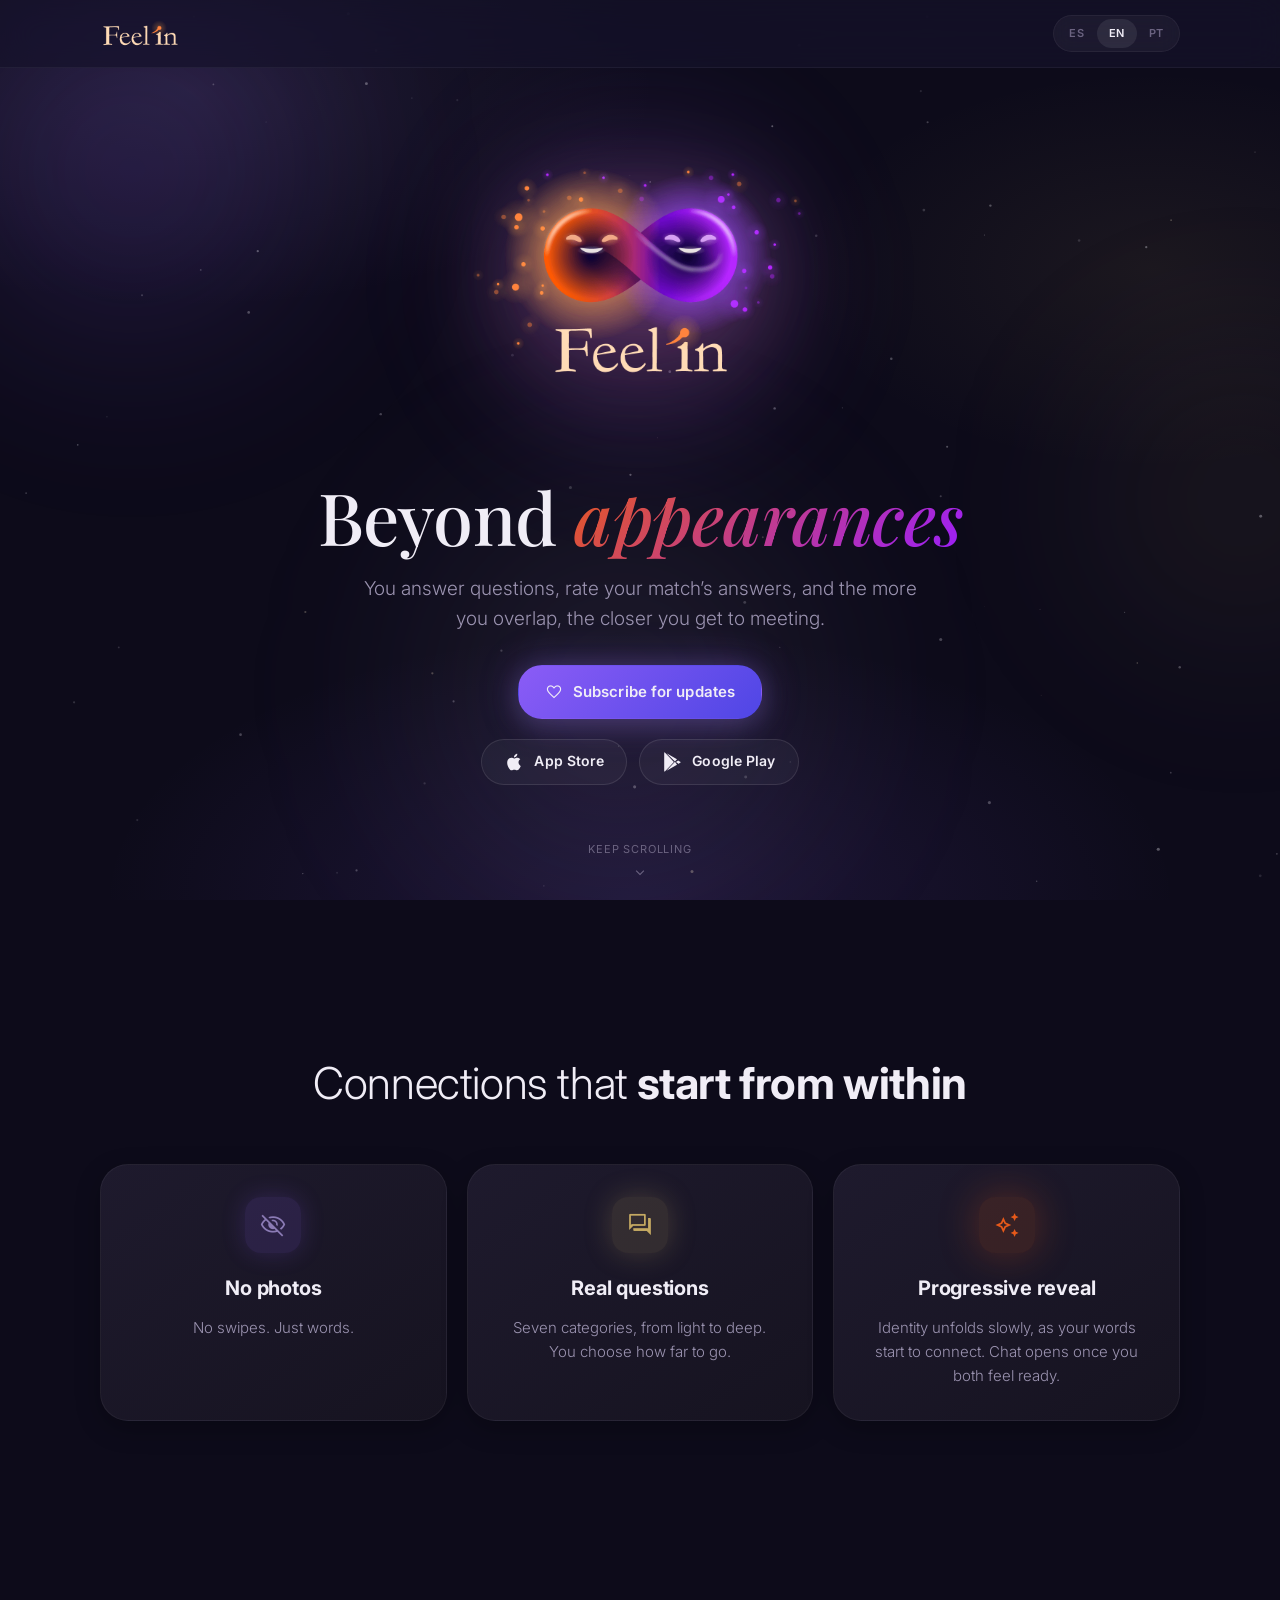
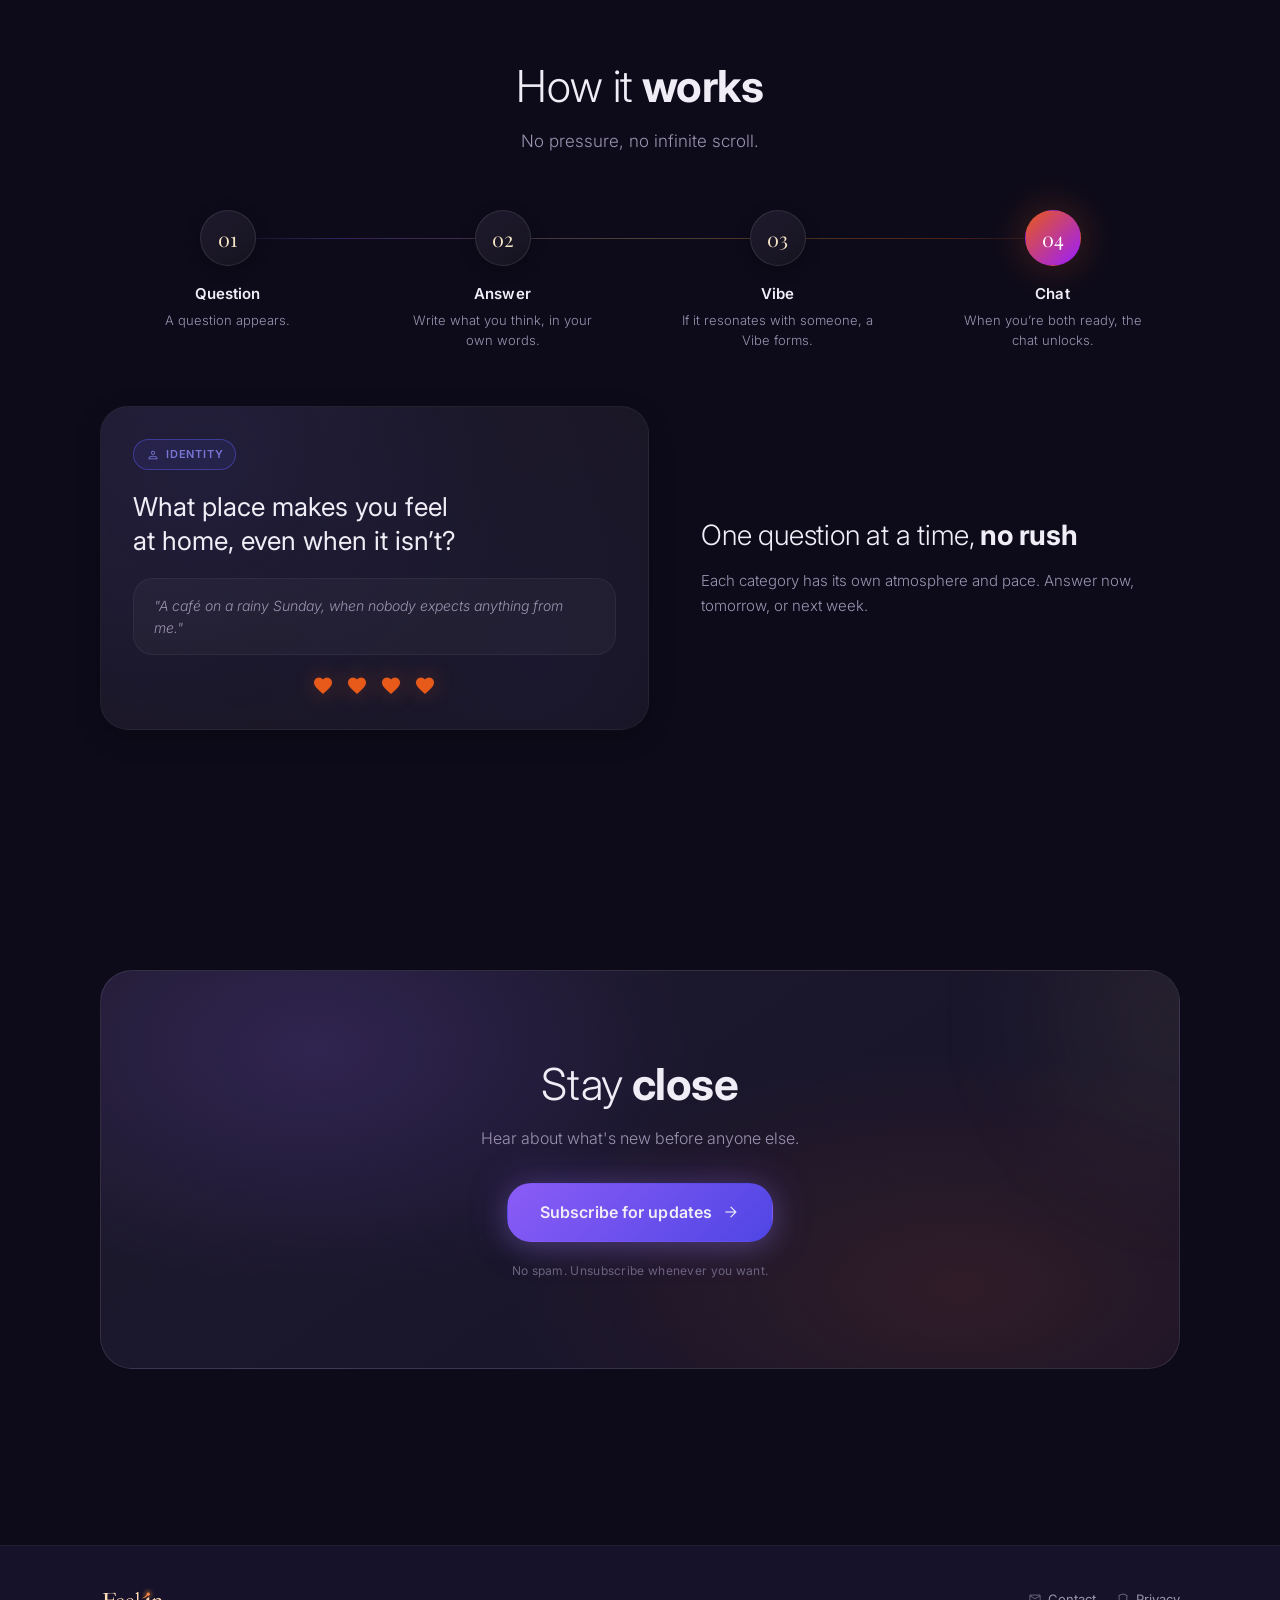
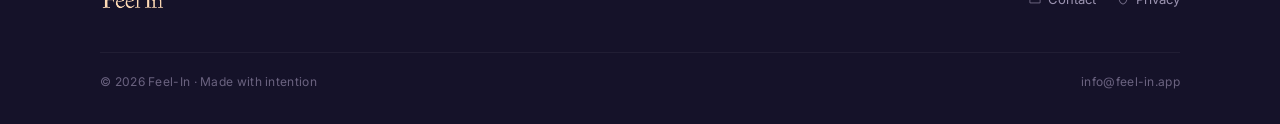
==== index.html @ 6e3569ac "New version" ====
<!DOCTYPE html>
<html lang="es">
<head>
  <meta charset="UTF-8">
  <meta name="viewport" content="width=device-width, initial-scale=1.0, viewport-fit=cover">
  <meta name="theme-color" content="#0D0B1A">
  <meta name="color-scheme" content="dark">

  <title>Feel-In — Más allá de las apariencias</title>
  <meta name="description" content="La app donde las conexiones nacen de lo que pensás y sentís. Respondé preguntas profundas, descubrí quién vibra como vos.">

  <!-- Canonical + alternates -->
  <link rel="canonical" href="https://feel-in.app/">
  <link rel="alternate" hreflang="es" href="https://feel-in.app/">
  <link rel="alternate" hreflang="en" href="https://feel-in.app/">
  <link rel="alternate" hreflang="pt-BR" href="https://feel-in.app/">
  <link rel="alternate" hreflang="x-default" href="https://feel-in.app/">

  <!-- Open Graph -->
  <meta property="og:type" content="website">
  <meta property="og:site_name" content="Feel-In">
  <meta property="og:title" content="Feel-In — Más allá de las apariencias">
  <meta property="og:description" content="La app donde las conexiones nacen de lo que pensás y sentís.">
  <meta property="og:url" content="https://feel-in.app/">
  <meta property="og:image" content="https://feel-in.app/assets/logo-stars.png">
  <meta property="og:image:width" content="1200">
  <meta property="og:image:height" content="1200">
  <meta property="og:image:alt" content="Feel-In logo">
  <meta property="og:locale" content="es_ES">
  <meta property="og:locale:alternate" content="en_US">
  <meta property="og:locale:alternate" content="pt_BR">

  <!-- Twitter -->
  <meta name="twitter:card" content="summary_large_image">
  <meta name="twitter:title" content="Feel-In — Más allá de las apariencias">
  <meta name="twitter:description" content="La app donde las conexiones nacen de lo que pensás y sentís.">
  <meta name="twitter:image" content="https://feel-in.app/assets/logo-stars.png">

  <!-- Favicons -->
  <link rel="icon" type="image/png" href="favicon.png">
  <link rel="apple-touch-icon" href="apple-touch-icon.png">
  <link rel="manifest" href="manifest.json">

  <!-- Fonts -->
  <link rel="preconnect" href="https://fonts.googleapis.com">
  <link rel="preconnect" href="https://fonts.gstatic.com" crossorigin>
  <link href="https://fonts.googleapis.com/css2?family=Inter:wght@300;400;500;600;700&family=Playfair+Display:ital,wght@0,400;0,500;0,600;0,700;1,400;1,500&display=swap" rel="stylesheet">
  <link rel="stylesheet" href="https://fonts.googleapis.com/css2?family=Material+Symbols+Outlined:opsz,wght,FILL,GRAD@20..48,200..700,0..1,-50..200">

  <!-- Styles -->
  <link rel="stylesheet" href="styles.css">

  <!-- Preload hero logo -->
  <link rel="preload" as="image" href="assets/logo-stars.png" fetchpriority="high">

  <!-- Schema.org -->
  <script type="application/ld+json">
  {
    "@context": "https://schema.org",
    "@type": "MobileApplication",
    "name": "Feel-In",
    "description": "The app where connections are born from what you think and feel. Anonymous Q&A with progressive identity reveal.",
    "url": "https://feel-in.app/",
    "applicationCategory": "SocialNetworkingApplication",
    "operatingSystem": "iOS, Android",
    "inLanguage": ["es", "en", "pt-BR"],
    "offers": {
      "@type": "Offer",
      "price": "0",
      "priceCurrency": "USD"
    },
    "author": {
      "@type": "Organization",
      "name": "Feel-In",
      "email": "info@feel-in.app",
      "url": "https://feel-in.app/"
    }
  }
  </script>
</head>
<body>

  <a href="#main" class="skip-link" data-i18n="navSkip">Saltar al contenido</a>

  <!-- Atmospheric background -->
  <div class="atmosphere" aria-hidden="true">
    <div class="atmosphere__blob atmosphere__blob--1"></div>
    <div class="atmosphere__blob atmosphere__blob--2"></div>
    <div class="atmosphere__blob atmosphere__blob--3"></div>
  </div>
  <div class="stars" id="stars" aria-hidden="true"></div>

  <!-- Header -->
  <header class="header" role="banner">
    <div class="header__inner">
      <a class="brand" href="#" aria-label="Feel-In">
        <img class="brand__word" src="assets/logo-word.png" alt="Feel-in" height="32">
      </a>

      <nav class="lang" role="group" aria-label="Language">
        <button class="lang__btn" data-lang="es" aria-pressed="true" aria-label="Español">ES</button>
        <button class="lang__btn" data-lang="en" aria-pressed="false" aria-label="English">EN</button>
        <button class="lang__btn" data-lang="pt" aria-pressed="false" aria-label="Português">PT</button>
      </nav>
    </div>
  </header>

  <main id="main">

    <!-- HERO -->
    <section class="hero">
      <div class="hero__inner">
        <div class="hero__logo-wrap">
          <div class="hero__halo" aria-hidden="true"></div>
          <img class="hero__logo" src="assets/logo-stars.png" alt="Feel-In" width="680" height="680" fetchpriority="high">
        </div>

        <h1 class="hero__h1">
          <span data-i18n="heroH1Light">Más allá</span>
          <em data-i18n="heroH1Bold">de las apariencias</em>
        </h1>

        <p class="hero__sub" data-i18n="heroSub">
          Respondes preguntas, evalúas las respuestas de tu conexión y, cuantas más coincidencias, más cerca de conocerse.
        </p>

        <div class="hero__cta-row">
          <button class="btn btn--primary" data-open-modal="subscribe">
            <span class="material-symbols-outlined" aria-hidden="true">favorite</span>
            <span data-i18n="heroCtaPrimary">Suscribite a las novedades</span>
          </button>
        </div>

        <div class="hero__stores" id="stores-row">
          <button class="btn btn--secondary store-btn" id="btn-ios" data-open-modal="store" aria-label="App Store">
            <svg viewBox="0 0 24 24" fill="currentColor" aria-hidden="true">
              <path d="M18.71 19.5c-.83 1.24-1.71 2.45-3.05 2.47-1.34.03-1.77-.79-3.29-.79-1.53 0-2 .77-3.27.82-1.31.05-2.3-1.32-3.14-2.53C4.25 17 2.94 12.45 4.7 9.39c.87-1.52 2.43-2.48 4.12-2.51 1.28-.02 2.5.87 3.29.87.78 0 2.26-1.07 3.8-.91.65.03 2.47.26 3.64 1.98-.09.06-2.17 1.28-2.15 3.81.03 3.02 2.65 4.03 2.68 4.04-.03.07-.42 1.44-1.38 2.83M13 3.5c.73-.83 1.94-1.46 2.94-1.5.13 1.17-.34 2.35-1.04 3.19-.69.85-1.83 1.51-2.95 1.42-.15-1.15.41-2.35 1.05-3.11z"/>
            </svg>
            <span class="store-btn__meta">
              <span data-i18n="storeIosLine1">App Store</span>
            </span>
          </button>

          <button class="btn btn--secondary store-btn" id="btn-android" data-open-modal="store" aria-label="Google Play">
            <svg viewBox="0 0 24 24" fill="currentColor" aria-hidden="true">
              <path d="M3.18 23.67c-.35-.2-.55-.58-.55-1.06V1.39c0-.48.2-.86.55-1.06l11.07 11.67L3.18 23.67zm14.83-8.43L5.42 22.5l10.14-10.7 2.45 3.44zm1.31-1.38L16.77 12l2.55-1.86 2.55 1.41c.67.37.67.97 0 1.34l-2.55 1.37zM5.42 1.5l12.59 7.26-2.45 2.58L5.42 1.5z"/>
            </svg>
            <span class="store-btn__meta">
              <span data-i18n="storeAndroidLine1">Google Play</span>
            </span>
          </button>
        </div>

        <div class="hero__scroll-hint" aria-hidden="true">
          <span data-i18n="scrollHint">Seguí bajando</span>
          <span class="material-symbols-outlined">keyboard_arrow_down</span>
        </div>
      </div>
    </section>

    <!-- PILLARS -->
    <section class="section" id="what">
      <div class="container">
        <header class="section__head reveal">
          <h2 class="section__title">
            <span class="light" data-i18n="s1TitleLight">Conexiones que</span>
            <span class="bold" data-i18n="s1TitleBold">no empiezan por la cara</span>
          </h2>
          <p class="section__sub" data-i18n="s1Sub" hidden></p>
        </header>

        <div class="pillars">
          <article class="pillar reveal pillar--center">
            <div class="pillar__icon"><span class="material-symbols-outlined">visibility_off</span></div>
            <h3 class="pillar__title" data-i18n="p1Title">Sin fotos</h3>
            <p class="pillar__copy" data-i18n="p1Copy">Nada de swipes. Solo palabras.</p>
          </article>

          <article class="pillar pillar--gold reveal pillar--center">
            <div class="pillar__icon"><span class="material-symbols-outlined">forum</span></div>
            <h3 class="pillar__title" data-i18n="p2Title">Preguntas reales</h3>
            <p class="pillar__copy" data-i18n="p2Copy">Siete categorías, de lo tranquilo a lo profundo. Vos elegís qué tan lejos ir.</p>
          </article>

          <article class="pillar pillar--ember reveal pillar--center">
            <div class="pillar__icon"><span class="material-symbols-outlined">auto_awesome</span></div>
            <h3 class="pillar__title" data-i18n="p3Title">Revelación progresiva</h3>
            <p class="pillar__copy" data-i18n="p3Copy">La identidad se revela de a poco, a medida que sus palabras conectan. El chat se abre cuando ambos están listos.</p>
          </article>
        </div>
      </div>
    </section>

    <!-- HOW IT WORKS -->
    <section class="section" id="how">
      <div class="container">
        <header class="section__head reveal">
          <h2 class="section__title">
            <span class="light" data-i18n="s2TitleLight">Cómo</span>
            <span class="bold" data-i18n="s2TitleBold">funciona</span>
          </h2>
          <p class="section__sub" data-i18n="s2Sub">Sin presión, sin scroll infinito.</p>
        </header>

        <div class="flow">
          <div class="step reveal">
            <div class="step__num">01</div>
            <h3 class="step__title" data-i18n="step1Title">Pregunta</h3>
            <p class="step__copy" data-i18n="step1Copy">Se te presenta una pregunta.</p>
          </div>
          <div class="step reveal">
            <div class="step__num">02</div>
            <h3 class="step__title" data-i18n="step2Title">Respondés</h3>
            <p class="step__copy" data-i18n="step2Copy">Escribís lo que pensás, en tus palabras.</p>
          </div>
          <div class="step reveal">
            <div class="step__num">03</div>
            <h3 class="step__title" data-i18n="step3Title">Vibra</h3>
            <p class="step__copy" data-i18n="step3Copy">Si resuena con alguien, se forma una Vibra.</p>
          </div>
          <div class="step step--final reveal">
            <div class="step__num">04</div>
            <h3 class="step__title" data-i18n="step4Title">Chat</h3>
            <p class="step__copy" data-i18n="step4Copy">Cuando ambos están listos, desbloquean el chat.</p>
          </div>
        </div>

        <div class="flow-preview">
          <div class="qcard reveal">
            <div class="qcard__chip">
              <span class="material-symbols-outlined">person_outline</span>
              <span data-i18n="previewChip">Identidad</span>
            </div>
            <p class="qcard__q" data-i18n="previewQ">¿Qué lugar te hace sentir en casa, incluso cuando no lo es?</p>
            <div class="qcard__answer" data-i18n="previewAnswer">"Un café en domingo de lluvia, cuando nadie espera nada de mí."</div>
            <div class="qcard__hearts" aria-label="4 Vibras">
              <span class="material-symbols-outlined">favorite</span>
              <span class="material-symbols-outlined">favorite</span>
              <span class="material-symbols-outlined">favorite</span>
              <span class="material-symbols-outlined">favorite</span>
            </div>
          </div>

          <div class="preview-note reveal">
            <h3>
              <span class="light" data-i18n="previewNoteTitleLight">Una pregunta a la vez,</span>
              <span class="bold" data-i18n="previewNoteTitleBold"> sin apuro</span>
            </h3>
            <p data-i18n="previewNoteCopy">Cada categoría tiene su atmósfera y su ritmo. Podés responder ahora, mañana o la semana que viene.</p>
          </div>
        </div>
      </div>
    </section>

    <!-- NEWSLETTER CTA -->
    <section class="section newsletter" id="newsletter">
      <div class="container">
        <div class="newsletter__inner reveal">
          <h2 class="newsletter__title">
            <span class="light" data-i18n="nlTitleLight">Quedate</span>
            <span class="bold" data-i18n="nlTitleBold">cerca</span>
          </h2>
          <p class="newsletter__sub" data-i18n="nlSub">
            Te contamos antes que a nadie cuándo abrimos las puertas. Un email por noticia real.
          </p>
          <button class="btn btn--primary newsletter__btn" data-open-modal="subscribe">
            <span data-i18n="nlCta">Suscribite a las novedades</span>
            <span class="material-symbols-outlined" aria-hidden="true">arrow_forward</span>
          </button>
          <span class="newsletter__fine" data-i18n="nlFine">Sin spam. Podés darte de baja cuando quieras.</span>
        </div>
      </div>
    </section>

  </main>

  <!-- Footer -->
  <footer class="footer" role="contentinfo">
    <div class="footer__inner">
      <div class="footer__brand">
        <img src="assets/logo-word.png" alt="Feel-in" height="26" loading="lazy">
      </div>
      <nav class="footer__links" aria-label="Footer">
        <a href="mailto:info@feel-in.app">
          <span class="material-symbols-outlined">mail</span>
          <span data-i18n="footerContact">Contacto</span>
        </a>
        <a href="privacy.html">
          <span class="material-symbols-outlined">shield</span>
          <span data-i18n="footerPrivacy">Privacidad</span>
        </a>
      </nav>
      <div class="footer__copy">
        <span data-i18n="footerCopy">© 2026 Feel-In · Hecho con intención</span>
        <span>info@feel-in.app</span>
      </div>
    </div>
  </footer>

  <!-- Modal (Newsletter / Store) -->
  <div class="modal-overlay" id="modal-overlay" role="dialog" aria-modal="true" aria-labelledby="modal-title" aria-hidden="true">
    <div class="modal" style="padding: 56px 32px 32px;">
      <div class="modal__icon" aria-hidden="true">
        <span class="material-symbols-outlined">mail</span>
      </div>
      <button class="modal__close" id="modal-close" data-i18n-attr="aria-label:modalClose" aria-label="Cerrar">
        <span class="material-symbols-outlined">close</span>
      </button>
      <h2 class="modal__title" id="modal-title">Quedate cerca</h2>
      <p class="modal__sub" id="modal-subtitle">Te contamos antes que a nadie lo que se viene.</p>
      <div class="modal__form">
        <input type="email"
               id="modal-input"
               class="modal__input"
               autocomplete="email"
               inputmode="email"
               data-i18n-attr="placeholder:modalPlaceholder"
               placeholder="tu@email.com"
               aria-label="Email">
        <button class="modal__submit" id="modal-submit" data-i18n="modalSubmit">Suscribirme</button>
      </div>
      <p class="modal__msg" id="modal-msg" aria-live="polite"></p>
    </div>
  </div>

  <script src="scripts.js" defer></script>
</body>
</html>
---- styles.css ----
/* ──────────────────────────────────────────────
   Feel-In landing — Deep Dark + Místico Abstracto
   ────────────────────────────────────────────── */

:root {
  /* Backgrounds */
  --bg-primary: #0D0B1A;
  --bg-secondary: #151229;
  --bg-deep: #0D0B14;
  --surface-elevated: #1A1625;
  --card-gradient-start: #1E1A2D;
  --card-gradient-end: #161320;

  --card-border: rgba(255,255,255,0.10);
  --card-border-subtle: rgba(255,255,255,0.05);

  /* Brand */
  --accent-violet: #6B5B95;
  --light-violet: #8B7BB5;
  --accent-gradient-start: #8B5CF6;
  --accent-gradient-end: #4F46E5;
  --accent-gradient: linear-gradient(135deg, #8B5CF6 0%, #4F46E5 100%);

  /* Infinity (sacred) */
  --ember: #E85A1A;
  --infinity-gradient: linear-gradient(135deg, #E85A1A 0%, #9A1DFF 100%);

  /* Accents */
  --cream: #F5E3C6;
  --gold: #C4A962;
  --bolt-gold: #FACC15;
  --lavender: #B8A9D4;

  /* Text */
  --text-primary: #F0EDF6;
  --text-secondary: #9B93B0;
  --text-muted: #6B6380;

  /* Categories */
  --cat-identidad: #4F4BC9;
  --cat-sintonia: #1EBF89;
  --cat-perspectivas: #2F7AD9;

  /* Semantic */
  --success: #6BCB77;
  --error: #E85D75;

  /* Radii */
  --radius-card: 24px;
  --radius-card-lg: 28px;
  --radius-button: 24px;
  --radius-chip: 999px;
  --radius-input: 14px;

  /* Spacing */
  --s-1: 4px; --s-2: 8px; --s-3: 12px; --s-4: 16px;
  --s-5: 20px; --s-6: 24px; --s-7: 32px; --s-8: 40px; --s-9: 56px;

  /* Shadows */
  --shadow-card: 0 8px 24px rgba(0,0,0,0.25);
  --shadow-glow-violet: 0 0 40px rgba(139,92,246,0.30);
  --shadow-glow-ember: 0 0 40px rgba(232,90,26,0.30);
  --shadow-glow-gold: 0 0 28px rgba(196,169,98,0.25);

  /* Type */
  --font-display: 'Playfair Display', Georgia, serif;
  --font-body: 'Inter', -apple-system, system-ui, sans-serif;

  /* Motion */
  --ease-out: cubic-bezier(0.22, 0.61, 0.36, 1);
  --ease-in-out: cubic-bezier(0.65, 0, 0.35, 1);

  /* Layout */
  --container: 1120px;
  --header-h: 68px;
}

* { margin: 0; padding: 0; box-sizing: border-box; }

html { scroll-behavior: smooth; }

html, body {
  background: var(--bg-primary);
  color: var(--text-primary);
  font-family: var(--font-body);
  font-size: 16px;
  line-height: 1.55;
  -webkit-font-smoothing: antialiased;
  -moz-osx-font-smoothing: grayscale;
  overflow-x: hidden;
}

body {
  min-height: 100vh;
  min-height: 100dvh;
  position: relative;
}

img { max-width: 100%; display: block; }
a { color: inherit; text-decoration: none; }
button { font: inherit; color: inherit; background: none; border: none; cursor: pointer; }

.material-symbols-outlined {
  font-variation-settings: 'FILL' 0, 'wght' 300, 'GRAD' 0, 'opsz' 24;
  font-size: 20px;
  line-height: 1;
  user-select: none;
}

/* ── Skip link ── */
.skip-link {
  position: absolute;
  top: -60px;
  left: 12px;
  padding: 10px 16px;
  background: var(--accent-violet);
  color: var(--text-primary);
  border-radius: 8px;
  z-index: 100;
  font-size: 14px;
  font-weight: 500;
  transition: top 0.2s var(--ease-out);
}
.skip-link:focus { top: 12px; }

/* ── Focus styles ── */
:focus-visible {
  outline: 2px solid var(--light-violet);
  outline-offset: 3px;
  border-radius: 4px;
}

/* ──────────────────────────────────────────────
   Atmosphere — blobs + stars
   ────────────────────────────────────────────── */
.atmosphere {
  position: fixed;
  inset: 0;
  z-index: 0;
  pointer-events: none;
  overflow: hidden;
  background:
    radial-gradient(ellipse 60% 40% at 15% 10%, rgba(107,91,149,0.20), transparent 60%),
    radial-gradient(ellipse 50% 40% at 90% 30%, rgba(196,169,98,0.08), transparent 55%),
    radial-gradient(ellipse 70% 50% at 50% 100%, rgba(139,92,246,0.14), transparent 60%),
    var(--bg-primary);
}

.atmosphere__blob {
  position: absolute;
  border-radius: 50%;
  filter: blur(90px);
  opacity: 0.6;
  will-change: transform;
  animation: blobDrift 60s ease-in-out infinite alternate;
}
.atmosphere__blob--1 {
  top: -10%; left: -10%;
  width: 520px; height: 520px;
  background: radial-gradient(circle, rgba(139,92,246,0.35), transparent 70%);
  animation-duration: 70s;
}
.atmosphere__blob--2 {
  top: 30%; right: -15%;
  width: 460px; height: 460px;
  background: radial-gradient(circle, rgba(196,169,98,0.18), transparent 70%);
  animation-duration: 90s;
  animation-delay: -20s;
}
.atmosphere__blob--3 {
  bottom: -10%; left: 25%;
  width: 600px; height: 600px;
  background: radial-gradient(circle, rgba(184,169,212,0.22), transparent 70%);
  animation-duration: 80s;
  animation-delay: -40s;
}

@keyframes blobDrift {
  0%   { transform: translate3d(0, 0, 0) scale(1); }
  50%  { transform: translate3d(60px, -40px, 0) scale(1.08); }
  100% { transform: translate3d(-40px, 50px, 0) scale(0.96); }
}

.stars {
  position: fixed;
  inset: 0;
  z-index: 1;
  pointer-events: none;
}

@keyframes twinkle {
  0%, 100% { opacity: var(--s-min, 0.2); }
  50%      { opacity: var(--s-max, 0.8); }
}

@media (prefers-reduced-motion: reduce) {
  .atmosphere__blob { animation: none; }
  .stars circle { animation: none !important; }
  html { scroll-behavior: auto; }
}

/* ──────────────────────────────────────────────
   Header
   ────────────────────────────────────────────── */
.header {
  position: fixed;
  top: 0; left: 0; right: 0;
  height: var(--header-h);
  z-index: 20;
  background: rgba(21, 18, 41, 0.72);
  backdrop-filter: blur(18px) saturate(140%);
  -webkit-backdrop-filter: blur(18px) saturate(140%);
  border-bottom: 1px solid var(--card-border-subtle);
}

.header__inner {
  max-width: var(--container);
  height: 100%;
  margin: 0 auto;
  padding: 0 var(--s-5);
  display: flex;
  align-items: center;
  justify-content: space-between;
  gap: var(--s-4);
}

.brand {
  display: inline-flex;
  align-items: center;
  gap: 10px;
  transition: opacity 0.2s;
}
.brand:hover { opacity: 0.85; }

.brand__logo {
  width: 36px; height: 36px;
  object-fit: contain;
}
.brand__word {
  height: 32px;
  width: auto;
  object-fit: contain;
  display: block;
}

/* Language switcher */
.lang {
  display: inline-flex;
  padding: 3px;
  background: rgba(255,255,255,0.04);
  border: 1px solid var(--card-border-subtle);
  border-radius: var(--radius-chip);
  backdrop-filter: blur(10px);
  -webkit-backdrop-filter: blur(10px);
}

.lang__btn {
  padding: 6px 12px;
  border-radius: 999px;
  font-size: 11px;
  font-weight: 600;
  letter-spacing: 0.6px;
  color: var(--text-muted);
  transition: color 0.2s, background 0.2s;
}
.lang__btn[aria-pressed="true"] {
  background: rgba(255,255,255,0.08);
  color: var(--text-primary);
}
.lang__btn:hover:not([aria-pressed="true"]) { color: var(--text-secondary); }

/* ──────────────────────────────────────────────
   Layout
   ────────────────────────────────────────────── */
main {
  position: relative;
  z-index: 2;
  padding-top: var(--header-h);
}

.container {
  max-width: var(--container);
  margin: 0 auto;
  padding: 0 var(--s-5);
}

section { position: relative; }

/* Reveal on scroll */
.reveal {
  opacity: 0;
  transform: translateY(20px);
  transition: opacity 0.8s var(--ease-out), transform 0.8s var(--ease-out);
}
.reveal.is-visible {
  opacity: 1;
  transform: translateY(0);
}

/* ──────────────────────────────────────────────
   Hero
   ────────────────────────────────────────────── */
.hero {
  min-height: calc(100dvh - var(--header-h));
  display: flex;
  align-items: center;
  justify-content: center;
  padding: var(--s-8) var(--s-5) var(--s-9);
}

.hero__inner {
  max-width: 820px;
  margin: 0 auto;
  text-align: center;
  position: relative;
}

.hero__logo-wrap {
  position: relative;
  display: inline-block;
  margin-bottom: var(--s-6);
}

.hero__logo {
  width: min(340px, 62vw);
  height: auto;
  filter: drop-shadow(0 20px 60px rgba(232,90,26,0.28))
          drop-shadow(0 10px 40px rgba(139,92,246,0.35));
  opacity: 1;
  animation: logoFloat 8s ease-in-out infinite;
}
.js-animate .hero__logo {
  animation: logoFade 1.4s var(--ease-out),
             logoFloat 8s ease-in-out 1.4s infinite;
}

@keyframes logoFade {
  from { opacity: 0; transform: scale(0.92); }
  to   { opacity: 1; transform: scale(1); }
}
@keyframes logoFloat {
  0%, 100% { transform: translateY(0); }
  50%      { transform: translateY(-10px); }
}

.hero__halo {
  position: absolute;
  inset: -30% -30%;
  border-radius: 50%;
  background: radial-gradient(circle, rgba(139,92,246,0.22), transparent 60%);
  filter: blur(40px);
  z-index: -1;
  animation: haloPulse 4.5s ease-in-out infinite;
}

@keyframes haloPulse {
  0%, 100% { opacity: 0.55; transform: scale(1); }
  50%      { opacity: 0.85; transform: scale(1.06); }
}

.hero__h1 {
  font-family: var(--font-display);
  font-weight: 500;
  font-size: clamp(40px, 6.5vw, 72px);
  line-height: 1.05;
  letter-spacing: -0.5px;
  color: var(--text-primary);
  margin-bottom: var(--s-5);
  text-wrap: pretty;
}
.js-animate .hero__h1 {
  animation: fadeUp 1s var(--ease-out) 0.3s both;
}

.hero__h1 em {
  font-style: italic;
  background: var(--infinity-gradient);
  -webkit-background-clip: text;
  background-clip: text;
  color: transparent;
}

.hero__sub {
  font-size: clamp(16px, 1.6vw, 19px);
  font-weight: 300;
  line-height: 1.55;
  color: var(--text-secondary);
  max-width: 560px;
  margin: 0 auto var(--s-7);
  text-wrap: pretty;
}
.js-animate .hero__sub {
  animation: fadeUp 1s var(--ease-out) 0.5s both;
}

.hero__cta-row {
  display: flex;
  flex-wrap: wrap;
  justify-content: center;
  gap: var(--s-3);
  margin-bottom: var(--s-5);
}
.js-animate .hero__cta-row {
  animation: fadeUp 1s var(--ease-out) 0.7s both;
}

.hero__stores {
  display: flex;
  flex-wrap: wrap;
  justify-content: center;
  gap: var(--s-3);
}
.js-animate .hero__stores {
  animation: fadeUp 1s var(--ease-out) 0.85s both;
}

@keyframes fadeUp {
  from { opacity: 0; transform: translateY(16px); }
  to   { opacity: 1; transform: translateY(0); }
}

.hero__scroll-hint {
  margin-top: var(--s-9);
  display: inline-flex;
  flex-direction: column;
  align-items: center;
  gap: 6px;
  color: var(--text-muted);
  font-size: 11px;
  letter-spacing: 0.8px;
  text-transform: uppercase;
  opacity: 1;
}
.js-animate .hero__scroll-hint {
  opacity: 0;
  animation: fadeUp 1s var(--ease-out) 1.2s forwards;
}
.hero__scroll-hint .material-symbols-outlined {
  font-size: 18px;
  animation: bounce 2.5s ease-in-out infinite;
}
@keyframes bounce {
  0%, 100% { transform: translateY(0); opacity: 0.6; }
  50%      { transform: translateY(4px); opacity: 1; }
}

/* ──────────────────────────────────────────────
   Buttons
   ────────────────────────────────────────────── */
.btn {
  display: inline-flex;
  align-items: center;
  justify-content: center;
  gap: 10px;
  padding: 14px 26px;
  border-radius: var(--radius-button);
  font-family: var(--font-body);
  font-size: 15px;
  font-weight: 600;
  letter-spacing: 0.1px;
  cursor: pointer;
  transition: transform 0.25s var(--ease-out),
              box-shadow 0.25s var(--ease-out),
              background 0.25s var(--ease-out),
              border-color 0.25s var(--ease-out);
  white-space: nowrap;
  border: 1px solid transparent;
}
.btn:hover { transform: translateY(-2px); }
.btn:active { transform: translateY(0); }

.btn--primary {
  background: var(--accent-gradient);
  color: var(--text-primary);
  box-shadow: 0 6px 24px rgba(107,91,149,0.35), var(--shadow-glow-violet);
}
.btn--primary:hover {
  box-shadow: 0 10px 32px rgba(107,91,149,0.5), 0 0 48px rgba(139,92,246,0.45);
}
.btn--primary .material-symbols-outlined { font-size: 18px; }

.btn--secondary {
  background: rgba(255,255,255,0.04);
  color: var(--text-primary);
  border-color: var(--card-border);
  backdrop-filter: blur(12px);
  -webkit-backdrop-filter: blur(12px);
}
.btn--secondary:hover {
  background: rgba(255,255,255,0.08);
  border-color: rgba(184,169,212,0.35);
}

.btn--gold {
  background: rgba(196,169,98,0.10);
  color: var(--gold);
  border-color: rgba(196,169,98,0.30);
  backdrop-filter: blur(12px);
  -webkit-backdrop-filter: blur(12px);
}
.btn--gold:hover {
  background: rgba(196,169,98,0.18);
  border-color: rgba(196,169,98,0.50);
  box-shadow: var(--shadow-glow-gold);
}

.store-btn {
  padding: 12px 22px;
  font-size: 14px;
}
.store-btn svg {
  width: 20px; height: 20px;
  flex-shrink: 0;
}
.store-btn__meta {
  display: flex;
  flex-direction: column;
  align-items: flex-start;
  line-height: 1.05;
}
.store-btn__meta small {
  font-size: 10px;
  font-weight: 400;
  color: var(--text-secondary);
  letter-spacing: 0.3px;
}

/* ──────────────────────────────────────────────
   Section scaffolding
   ────────────────────────────────────────────── */
.section {
  padding: clamp(64px, 10vw, 120px) 0;
}

.section__head {
  max-width: 720px;
  margin: 0 auto var(--s-9);
  text-align: center;
}

.overline {
  display: inline-block;
  font-size: 11px;
  font-weight: 700;
  letter-spacing: 2px;
  text-transform: uppercase;
  color: var(--gold);
  margin-bottom: var(--s-4);
  padding: 6px 14px;
  border-radius: var(--radius-chip);
  background: rgba(196,169,98,0.08);
  border: 1px solid rgba(196,169,98,0.20);
}

.section__title {
  font-size: clamp(30px, 4vw, 44px);
  line-height: 1.15;
  letter-spacing: -0.4px;
  color: var(--text-primary);
  margin-bottom: var(--s-4);
  text-wrap: balance;
}
.section__title .light { font-weight: 300; }
.section__title .bold  { font-weight: 700; }

.section__sub {
  font-size: clamp(15px, 1.4vw, 17px);
  font-weight: 300;
  line-height: 1.55;
  color: var(--text-secondary);
  max-width: 540px;
  margin: 0 auto;
  text-wrap: pretty;
}

/* ──────────────────────────────────────────────
   Pillars (Qué es Feel-In)
   ────────────────────────────────────────────── */
.pillars {
  display: grid;
  grid-template-columns: repeat(3, 1fr);
  gap: var(--s-5);
}

.pillar {
  position: relative;
  padding: var(--s-7);
  background: linear-gradient(145deg, var(--card-gradient-start), var(--card-gradient-end));
  border: 1px solid var(--card-border-subtle);
  border-radius: var(--radius-card-lg);
  box-shadow: var(--shadow-card);
  transition: transform 0.35s var(--ease-out),
              border-color 0.35s var(--ease-out),
              box-shadow 0.35s var(--ease-out);
  overflow: hidden;
}
.pillar::before {
  content: '';
  position: absolute;
  inset: 0;
  background: radial-gradient(circle at 30% 0%, rgba(139,92,246,0.10), transparent 55%);
  opacity: 0;
  transition: opacity 0.4s var(--ease-out);
  pointer-events: none;
}
.pillar:hover {
  transform: translateY(-4px);
  border-color: var(--card-border);
  box-shadow: var(--shadow-card), 0 0 32px rgba(139,92,246,0.18);
}
.pillar:hover::before { opacity: 1; }

.pillar__icon {
  width: 56px; height: 56px;
  border-radius: 16px;
  background: rgba(139,92,246,0.14);
  color: var(--light-violet);
  display: inline-flex;
  align-items: center;
  justify-content: center;
  margin-bottom: var(--s-5);
  box-shadow: 0 0 24px rgba(139,92,246,0.20);
}
.pillar__icon .material-symbols-outlined {
  font-size: 28px;
}
.pillar--gold .pillar__icon {
  background: rgba(196,169,98,0.14);
  color: var(--gold);
  box-shadow: var(--shadow-glow-gold);
}
.pillar--ember .pillar__icon {
  background: rgba(232,90,26,0.14);
  color: var(--ember);
  box-shadow: var(--shadow-glow-ember);
}

.pillar__title {
  font-size: 20px;
  font-weight: 700;
  margin-bottom: var(--s-3);
  letter-spacing: -0.2px;
  color: var(--text-primary);
}
.pillar__copy {
  font-size: 15px;
  line-height: 1.6;
  color: var(--text-secondary);
  font-weight: 300;
}
.pillar--center {
  text-align: center;
}
.pillar--center .pillar__icon {
  margin-left: auto;
  margin-right: auto;
}

/* ──────────────────────────────────────────────
   How it works — flow
   ────────────────────────────────────────────── */
.flow {
  display: grid;
  grid-template-columns: repeat(4, 1fr);
  gap: var(--s-5);
  position: relative;
}

.flow::before {
  content: '';
  position: absolute;
  top: 28px;
  left: 10%;
  right: 10%;
  height: 1px;
  background: linear-gradient(90deg,
    transparent,
    rgba(139,92,246,0.30) 15%,
    rgba(196,169,98,0.35) 50%,
    rgba(232,90,26,0.30) 85%,
    transparent);
  z-index: 0;
}

.step {
  position: relative;
  z-index: 1;
  text-align: center;
}

.step__num {
  width: 56px; height: 56px;
  margin: 0 auto var(--s-4);
  background: linear-gradient(145deg, var(--card-gradient-start), var(--card-gradient-end));
  border: 1px solid var(--card-border);
  border-radius: 50%;
  display: flex;
  align-items: center;
  justify-content: center;
  font-family: var(--font-display);
  font-size: 20px;
  color: var(--cream);
  box-shadow: 0 4px 16px rgba(0,0,0,0.3);
}
.step--final .step__num {
  background: var(--infinity-gradient);
  border-color: transparent;
  color: #fff;
  box-shadow: var(--shadow-glow-ember);
}

.step__title {
  font-size: 15px;
  font-weight: 600;
  margin-bottom: 6px;
  color: var(--text-primary);
  letter-spacing: 0.1px;
}
.step__copy {
  font-size: 13px;
  line-height: 1.5;
  color: var(--text-secondary);
  font-weight: 300;
  max-width: 200px;
  margin: 0 auto;
}

/* Inline question-card mock (shown alongside the flow on desktop) */
.flow-preview {
  margin-top: var(--s-9);
  display: grid;
  grid-template-columns: 1.1fr 1fr;
  gap: var(--s-7);
  align-items: center;
}

.qcard {
  position: relative;
  padding: var(--s-7);
  border-radius: var(--radius-card-lg);
  background: linear-gradient(145deg, var(--card-gradient-start), var(--card-gradient-end));
  border: 1px solid var(--card-border-subtle);
  box-shadow: var(--shadow-card);
  overflow: hidden;
}
.qcard::before {
  content: '';
  position: absolute;
  inset: 0;
  background:
    radial-gradient(circle at 20% 20%, color-mix(in srgb, var(--cat-identidad) 10%, transparent), transparent 60%),
    radial-gradient(circle at 80% 80%, color-mix(in srgb, var(--cat-identidad) 7%, transparent), transparent 55%);
  pointer-events: none;
}
.qcard__chip {
  position: relative;
  display: inline-flex;
  align-items: center;
  gap: 6px;
  padding: 6px 12px;
  border-radius: var(--radius-chip);
  border: 1px solid color-mix(in srgb, var(--cat-identidad) 60%, transparent);
  color: color-mix(in srgb, var(--cat-identidad) 100%, white 30%);
  background: color-mix(in srgb, var(--cat-identidad) 12%, transparent);
  font-size: 11px;
  font-weight: 600;
  letter-spacing: 0.8px;
  text-transform: uppercase;
  margin-bottom: var(--s-5);
}
.qcard__chip .material-symbols-outlined { font-size: 14px; }
.qcard__q {
  position: relative;
  font-family: var(--font-body);
  font-size: clamp(20px, 2.2vw, 26px);
  line-height: 1.3;
  font-weight: 400;
  color: var(--text-primary);
  margin-bottom: var(--s-5);
  text-wrap: balance;
}
.qcard__answer {
  position: relative;
  padding: var(--s-4) var(--s-5);
  border-radius: 20px;
  background: rgba(255,255,255,0.03);
  border: 1px solid var(--card-border-subtle);
  font-size: 14px;
  color: var(--text-secondary);
  font-weight: 300;
  line-height: 1.55;
  font-style: italic;
}
.qcard__hearts {
  position: relative;
  display: flex;
  justify-content: center;
  align-items: center;
  gap: 12px;
  margin-top: var(--s-5);
}
.qcard__hearts .material-symbols-outlined {
  font-size: 22px;
  color: var(--ember);
  font-variation-settings: 'FILL' 1;
  filter: drop-shadow(0 0 10px rgba(232,90,26,0.35));
}

.preview-note {
  padding-left: var(--s-5);
}
.preview-note h3 {
  font-size: clamp(22px, 2.4vw, 28px);
  font-weight: 700;
  margin-bottom: var(--s-4);
  color: var(--text-primary);
  letter-spacing: -0.2px;
  line-height: 1.25;
}
.preview-note h3 .light { font-weight: 300; }
.preview-note p {
  font-size: 15px;
  line-height: 1.65;
  color: var(--text-secondary);
  font-weight: 300;
}

/* ──────────────────────────────────────────────
   Newsletter CTA section
   ────────────────────────────────────────────── */
.newsletter {
  position: relative;
}
.newsletter__inner {
  position: relative;
  padding: clamp(56px, 8vw, 88px) clamp(32px, 6vw, 72px);
  border-radius: 32px;
  background:
    radial-gradient(ellipse 60% 100% at 20% 20%, rgba(139,92,246,0.18), transparent 60%),
    radial-gradient(ellipse 70% 100% at 80% 80%, rgba(232,90,26,0.12), transparent 60%),
    linear-gradient(145deg, var(--card-gradient-start), var(--bg-secondary));
  border: 1px solid var(--card-border);
  text-align: center;
  overflow: hidden;
}
.newsletter__inner::after {
  content: '';
  position: absolute;
  top: -40%;
  right: -20%;
  width: 420px;
  height: 420px;
  background: radial-gradient(circle, rgba(196,169,98,0.10), transparent 70%);
  filter: blur(40px);
  pointer-events: none;
}
.newsletter__kicker {
  position: relative;
  display: inline-flex;
  align-items: center;
  gap: 6px;
  color: var(--gold);
  font-size: 12px;
  font-weight: 600;
  letter-spacing: 1.5px;
  text-transform: uppercase;
  margin-bottom: var(--s-4);
}
.newsletter__kicker .material-symbols-outlined { font-size: 14px; }
.newsletter__title {
  position: relative;
  font-size: clamp(30px, 4vw, 44px);
  line-height: 1.15;
  letter-spacing: -0.4px;
  margin-bottom: var(--s-4);
  color: var(--text-primary);
}
.newsletter__title .light { font-weight: 300; }
.newsletter__title .bold  { font-weight: 700; }
.newsletter__sub {
  position: relative;
  font-size: 16px;
  color: var(--text-secondary);
  font-weight: 300;
  max-width: 480px;
  margin: 0 auto var(--s-7);
  line-height: 1.55;
}
.newsletter__btn {
  position: relative;
  padding: 16px 32px;
  font-size: 16px;
}
.newsletter__fine {
  position: relative;
  display: block;
  margin-top: var(--s-5);
  font-size: 12px;
  color: var(--text-muted);
  letter-spacing: 0.3px;
}

/* ──────────────────────────────────────────────
   Footer
   ────────────────────────────────────────────── */
.footer {
  position: relative;
  z-index: 2;
  background: var(--bg-secondary);
  border-top: 1px solid var(--card-border-subtle);
  padding: var(--s-8) 0 var(--s-7);
  margin-top: var(--s-9);
}

.footer__inner {
  max-width: var(--container);
  margin: 0 auto;
  padding: 0 var(--s-5);
  display: flex;
  flex-wrap: wrap;
  align-items: center;
  justify-content: space-between;
  gap: var(--s-5);
}

.footer__brand {
  display: flex;
  align-items: center;
  gap: 10px;
}
.footer__brand img { height: auto; width: auto; max-height: 26px; object-fit: contain; }
.footer__brand span {
  font-family: var(--font-display);
  font-size: 16px;
  color: var(--cream);
}

.footer__links {
  display: flex;
  flex-wrap: wrap;
  gap: var(--s-5);
  font-size: 13px;
}
.footer__links a {
  color: var(--text-secondary);
  transition: color 0.2s;
  display: inline-flex;
  align-items: center;
  gap: 6px;
}
.footer__links a:hover { color: var(--text-primary); }
.footer__links .material-symbols-outlined { font-size: 14px; opacity: 0.7; }

.footer__copy {
  width: 100%;
  margin-top: var(--s-5);
  padding-top: var(--s-5);
  border-top: 1px solid var(--card-border-subtle);
  font-size: 12px;
  color: var(--text-muted);
  letter-spacing: 0.3px;
  display: flex;
  justify-content: space-between;
  flex-wrap: wrap;
  gap: var(--s-3);
}

/* ──────────────────────────────────────────────
   Modal
   ────────────────────────────────────────────── */
.modal-overlay {
  display: none;
  position: fixed;
  inset: 0;
  background: rgba(13,11,26,0.80);
  backdrop-filter: blur(10px);
  -webkit-backdrop-filter: blur(10px);
  z-index: 50;
  align-items: center;
  justify-content: center;
  padding: var(--s-5);
  animation: fadeIn 0.25s var(--ease-out);
}
.modal-overlay.visible { display: flex; }

@keyframes fadeIn { from { opacity: 0; } to { opacity: 1; } }

.modal {
  position: relative;
  width: 100%;
  max-width: 440px;
  padding: var(--s-9) var(--s-7) var(--s-7);
  background: linear-gradient(145deg, var(--surface-elevated), #14101f);
  border: 1px solid var(--card-border);
  border-radius: var(--radius-card-lg);
  box-shadow: 0 20px 60px rgba(0,0,0,0.5), 0 0 80px rgba(139,92,246,0.18);
  animation: modalIn 0.35s var(--ease-out);
  margin-top: 28px;
}
.modal::before {
  content: '';
  position: absolute;
  top: 0; left: 0; right: 0;
  height: 1px;
  background: linear-gradient(90deg, transparent, rgba(139,92,246,0.5), transparent);
}

@keyframes modalIn {
  from { opacity: 0; transform: translateY(20px) scale(0.96); }
  to   { opacity: 1; transform: translateY(0) scale(1); }
}

.modal__icon {
  position: absolute;
  top: -28px; left: 50%;
  transform: translateX(-50%);
  width: 56px; height: 56px;
  border-radius: 50%;
  background: rgba(139,92,246,0.15);
  color: var(--light-violet);
  display: flex;
  align-items: center;
  justify-content: center;
  box-shadow: var(--shadow-glow-violet);
  border: 1px solid rgba(139,92,246,0.30);
}
.modal__icon .material-symbols-outlined { font-size: 26px; }

.modal__close {
  position: absolute;
  top: 14px; right: 14px;
  width: 32px; height: 32px;
  border-radius: 50%;
  border: 1px solid var(--card-border-subtle);
  background: rgba(255,255,255,0.04);
  color: var(--text-muted);
  display: flex;
  align-items: center;
  justify-content: center;
  transition: background 0.2s, color 0.2s;
}
.modal__close:hover {
  background: rgba(255,255,255,0.08);
  color: var(--text-primary);
}
.modal__close .material-symbols-outlined { font-size: 18px; }

.modal__title {
  font-size: 22px;
  font-weight: 700;
  color: var(--text-primary);
  margin-bottom: var(--s-2);
  text-align: center;
  letter-spacing: -0.2px;
}
.modal__sub {
  font-size: 14px;
  font-weight: 300;
  color: var(--text-secondary);
  line-height: 1.55;
  margin-bottom: var(--s-6);
  text-align: center;
}

.modal__form {
  display: flex;
  gap: var(--s-2);
}
.modal__input {
  flex: 1;
  padding: 14px 16px;
  border-radius: var(--radius-input);
  background: rgba(255,255,255,0.04);
  border: 1px solid var(--card-border);
  color: var(--text-primary);
  font-family: var(--font-body);
  font-size: 15px;
  outline: none;
  transition: border-color 0.2s, background 0.2s;
}
.modal__input::placeholder { color: var(--text-muted); }
.modal__input:focus {
  border-color: rgba(139,92,246,0.55);
  background: rgba(255,255,255,0.06);
}
.modal__input.has-error { border-color: var(--error); }

.modal__submit {
  padding: 14px 22px;
  border-radius: var(--radius-input);
  background: var(--accent-gradient);
  color: var(--text-primary);
  font-weight: 600;
  font-size: 14px;
  transition: transform 0.2s, box-shadow 0.2s, opacity 0.2s;
}
.modal__submit:hover:not(:disabled) {
  transform: translateY(-1px);
  box-shadow: 0 8px 24px rgba(107,91,149,0.4);
}
.modal__submit:disabled { opacity: 0.5; cursor: not-allowed; }

.modal__msg {
  min-height: 1.2em;
  margin-top: var(--s-4);
  font-size: 13px;
  text-align: center;
  line-height: 1.4;
}
.modal__msg.is-success { color: var(--success); }
.modal__msg.is-error { color: var(--error); }

/* ──────────────────────────────────────────────
   Responsive
   ────────────────────────────────────────────── */
@media (max-width: 860px) {
  .pillars { grid-template-columns: 1fr; }
  .flow { grid-template-columns: repeat(2, 1fr); row-gap: var(--s-6); }
  .flow::before { display: none; }
  .flow-preview { grid-template-columns: 1fr; }
  .preview-note { padding-left: 0; text-align: center; }
  .preview-note h3 { text-align: center; }
}

@media (max-width: 520px) {
  :root { --header-h: 60px; }
  .header__inner { padding: 0 var(--s-4); }
  .brand__word { height: 24px; }
  .hero { padding: var(--s-6) var(--s-4) var(--s-8); }
  .hero__sub { font-size: 15px; }
  .btn { padding: 13px 20px; font-size: 14px; }
  .hero__cta-row, .hero__stores { width: 100%; }
  .hero__cta-row .btn, .hero__stores .btn { flex: 1 1 auto; }
  .flow { grid-template-columns: 1fr; }
  .modal { padding: var(--s-8) var(--s-5) var(--s-5); }
  .modal__form { flex-direction: column; }
  .footer__inner { flex-direction: column; align-items: flex-start; }
  .pillar { padding: var(--s-6); }
}

/* Narrow phones: force stacking */
@media (max-width: 380px) {
  .hero__h1 { font-size: 36px; }
  .newsletter__inner { padding: 48px 24px; }
}
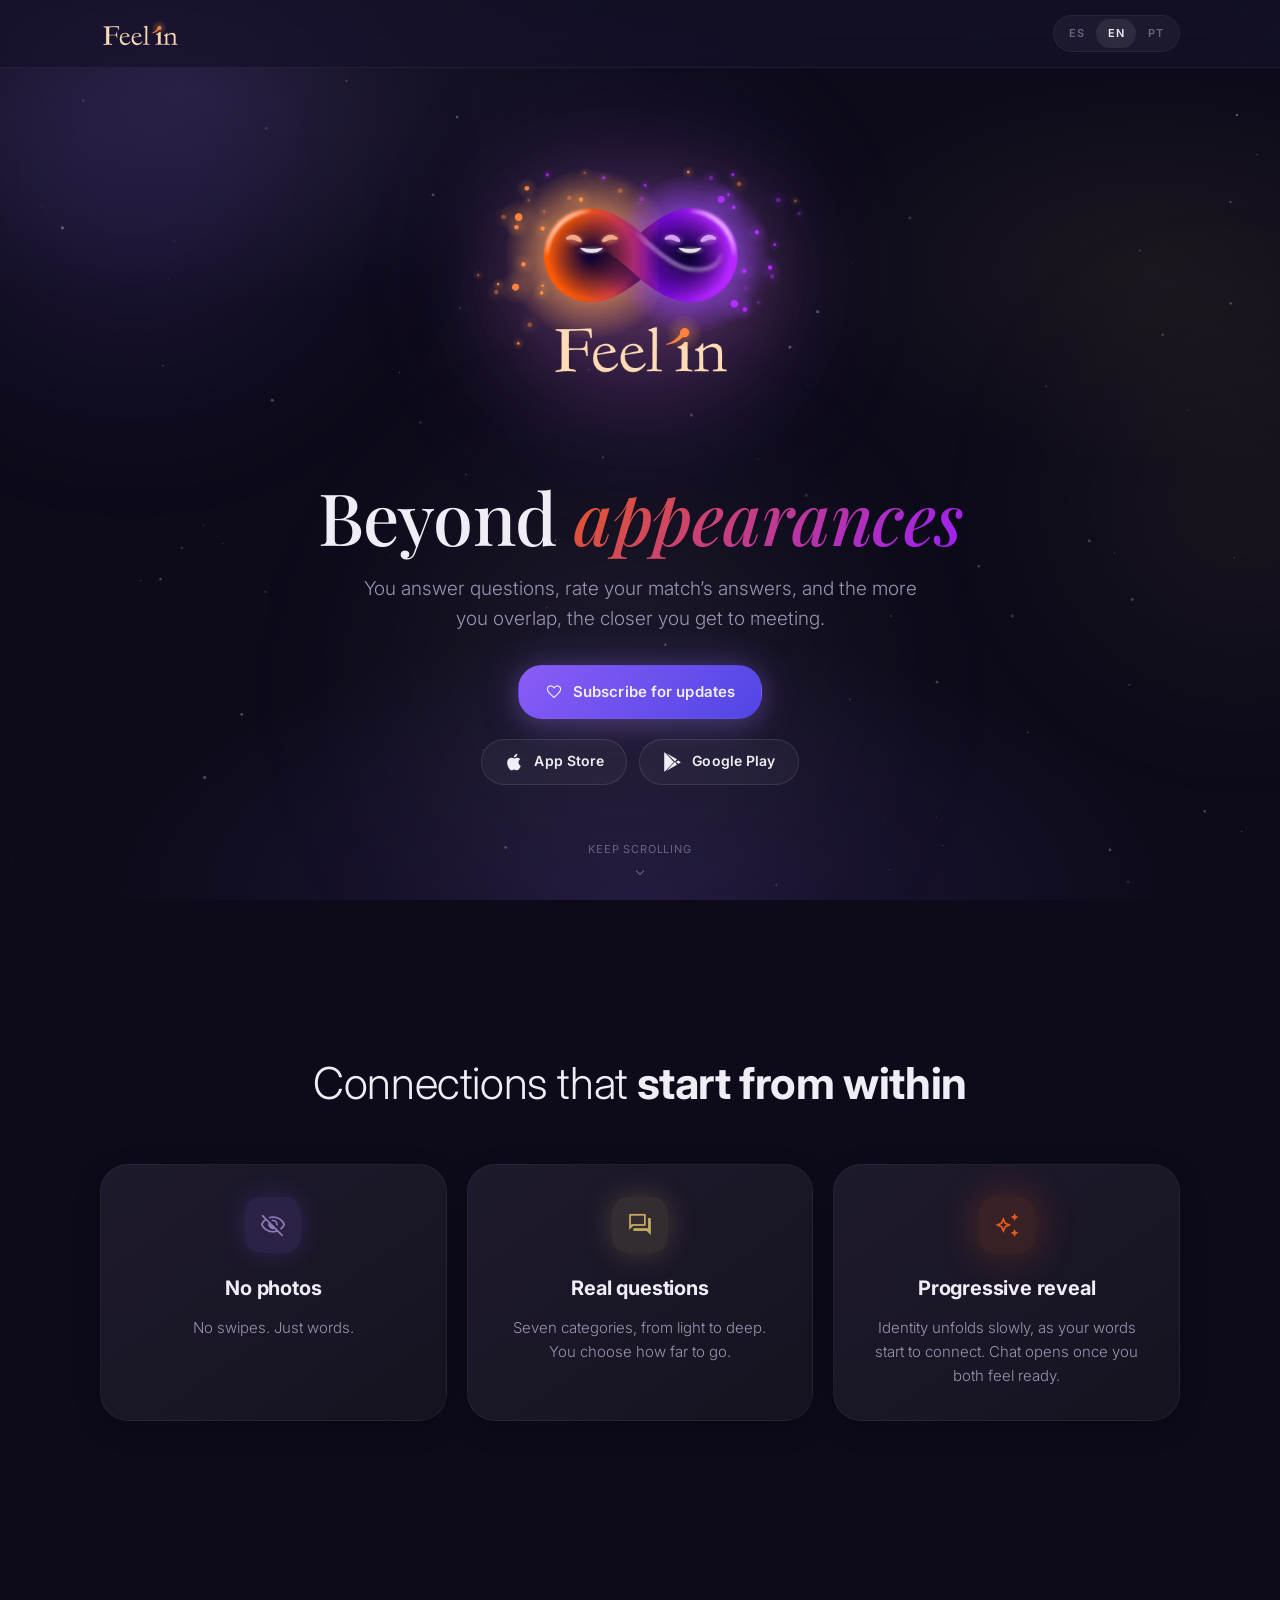
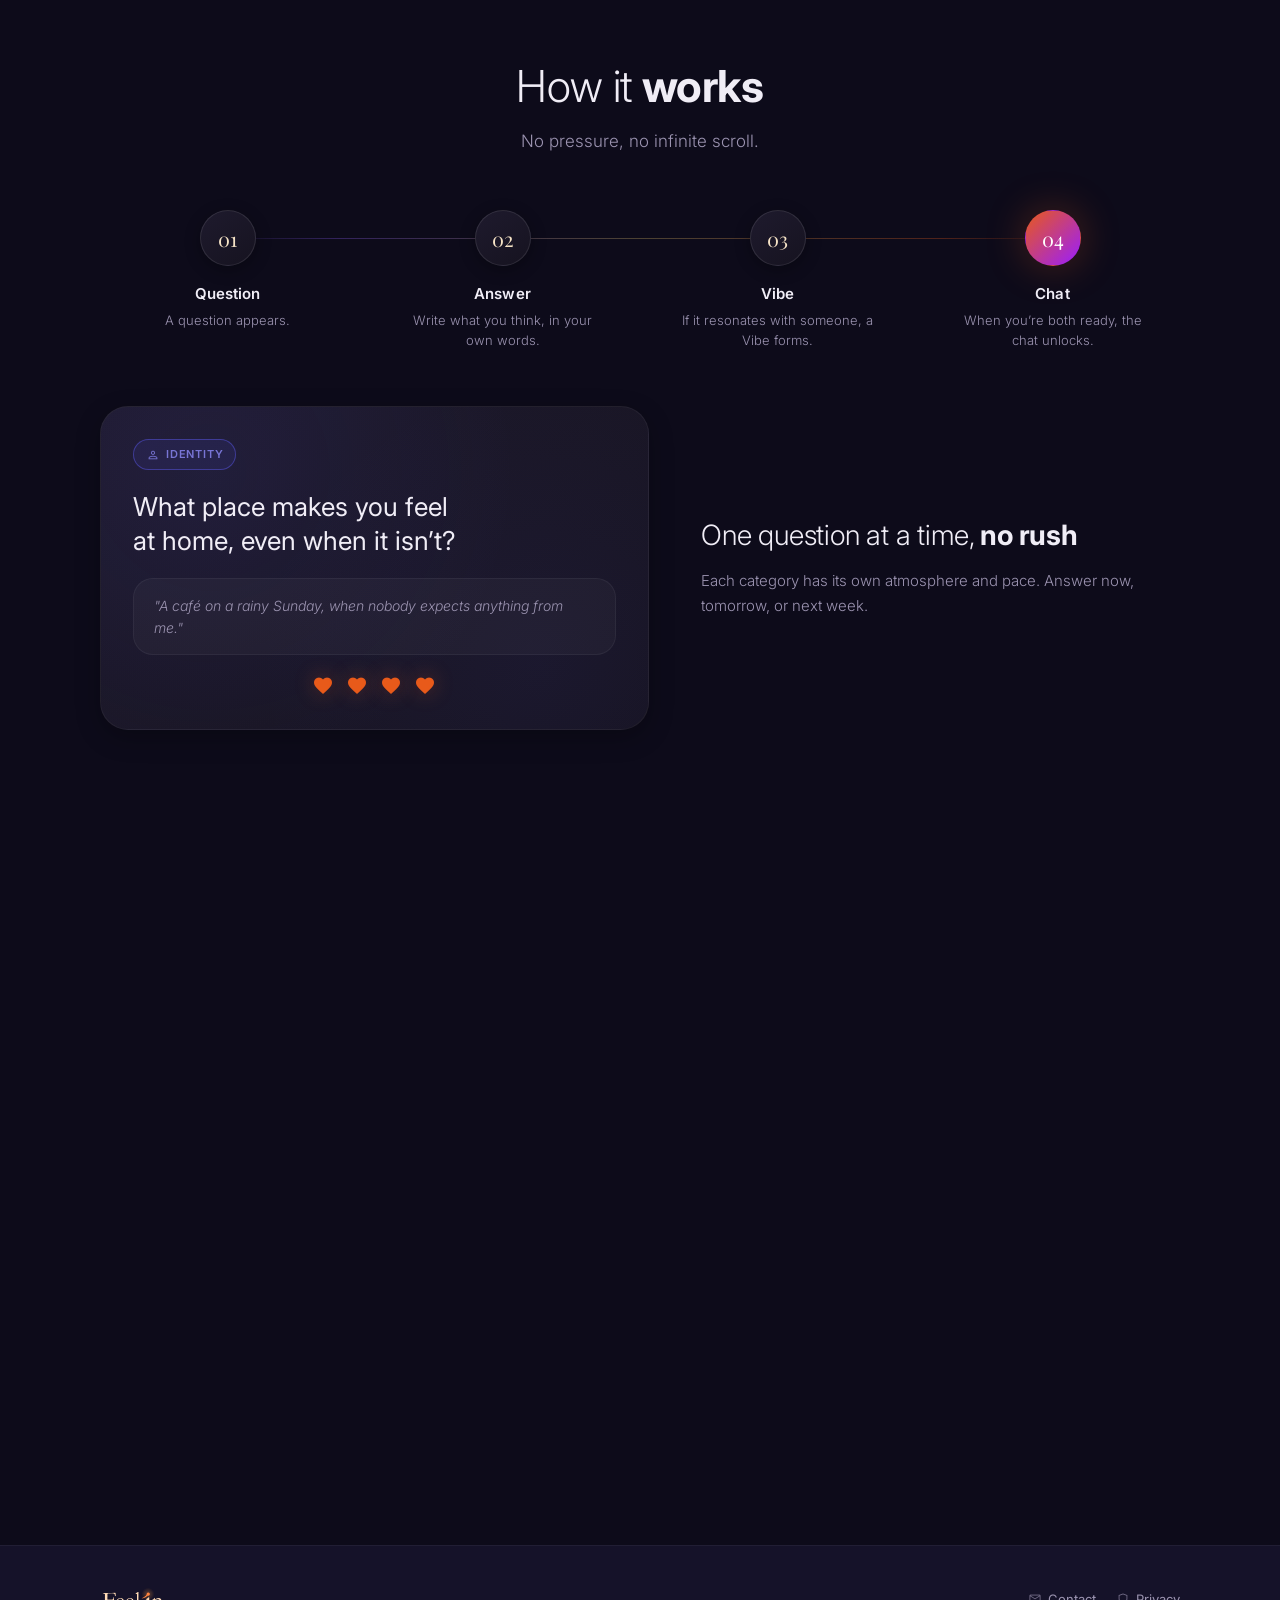
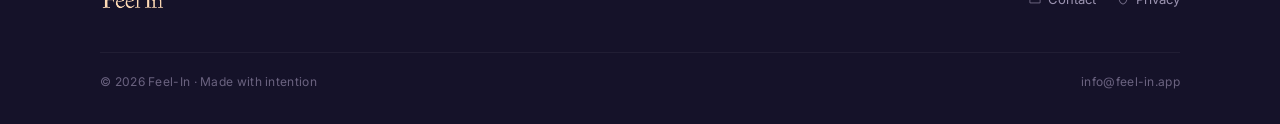
==== commit d6b67be8: "fix: prevent Material Symbols ligature flash on load Hide icon spans until the icon font is ready so" ====
--- a/index.html
+++ b/index.html
@@ -45,7 +45,7 @@
   <link rel="preconnect" href="https://fonts.googleapis.com">
   <link rel="preconnect" href="https://fonts.gstatic.com" crossorigin>
   <link href="https://fonts.googleapis.com/css2?family=Inter:wght@300;400;500;600;700&family=Playfair+Display:ital,wght@0,400;0,500;0,600;0,700;1,400;1,500&display=swap" rel="stylesheet">
-  <link rel="stylesheet" href="https://fonts.googleapis.com/css2?family=Material+Symbols+Outlined:opsz,wght,FILL,GRAD@20..48,200..700,0..1,-50..200">
+  <link rel="stylesheet" href="https://fonts.googleapis.com/css2?family=Material+Symbols+Outlined:opsz,wght,FILL,GRAD@20..48,200..700,0..1,-50..200&display=block">
 
   <!-- Styles -->
   <link rel="stylesheet" href="styles.css">
--- a/styles.css
+++ b/styles.css
@@ -105,7 +105,9 @@
   font-size: 20px;
   line-height: 1;
   user-select: none;
-}
+  visibility: hidden;
+}
+.fonts-loaded .material-symbols-outlined { visibility: visible; }
 
 /* ── Skip link ── */
 .skip-link {
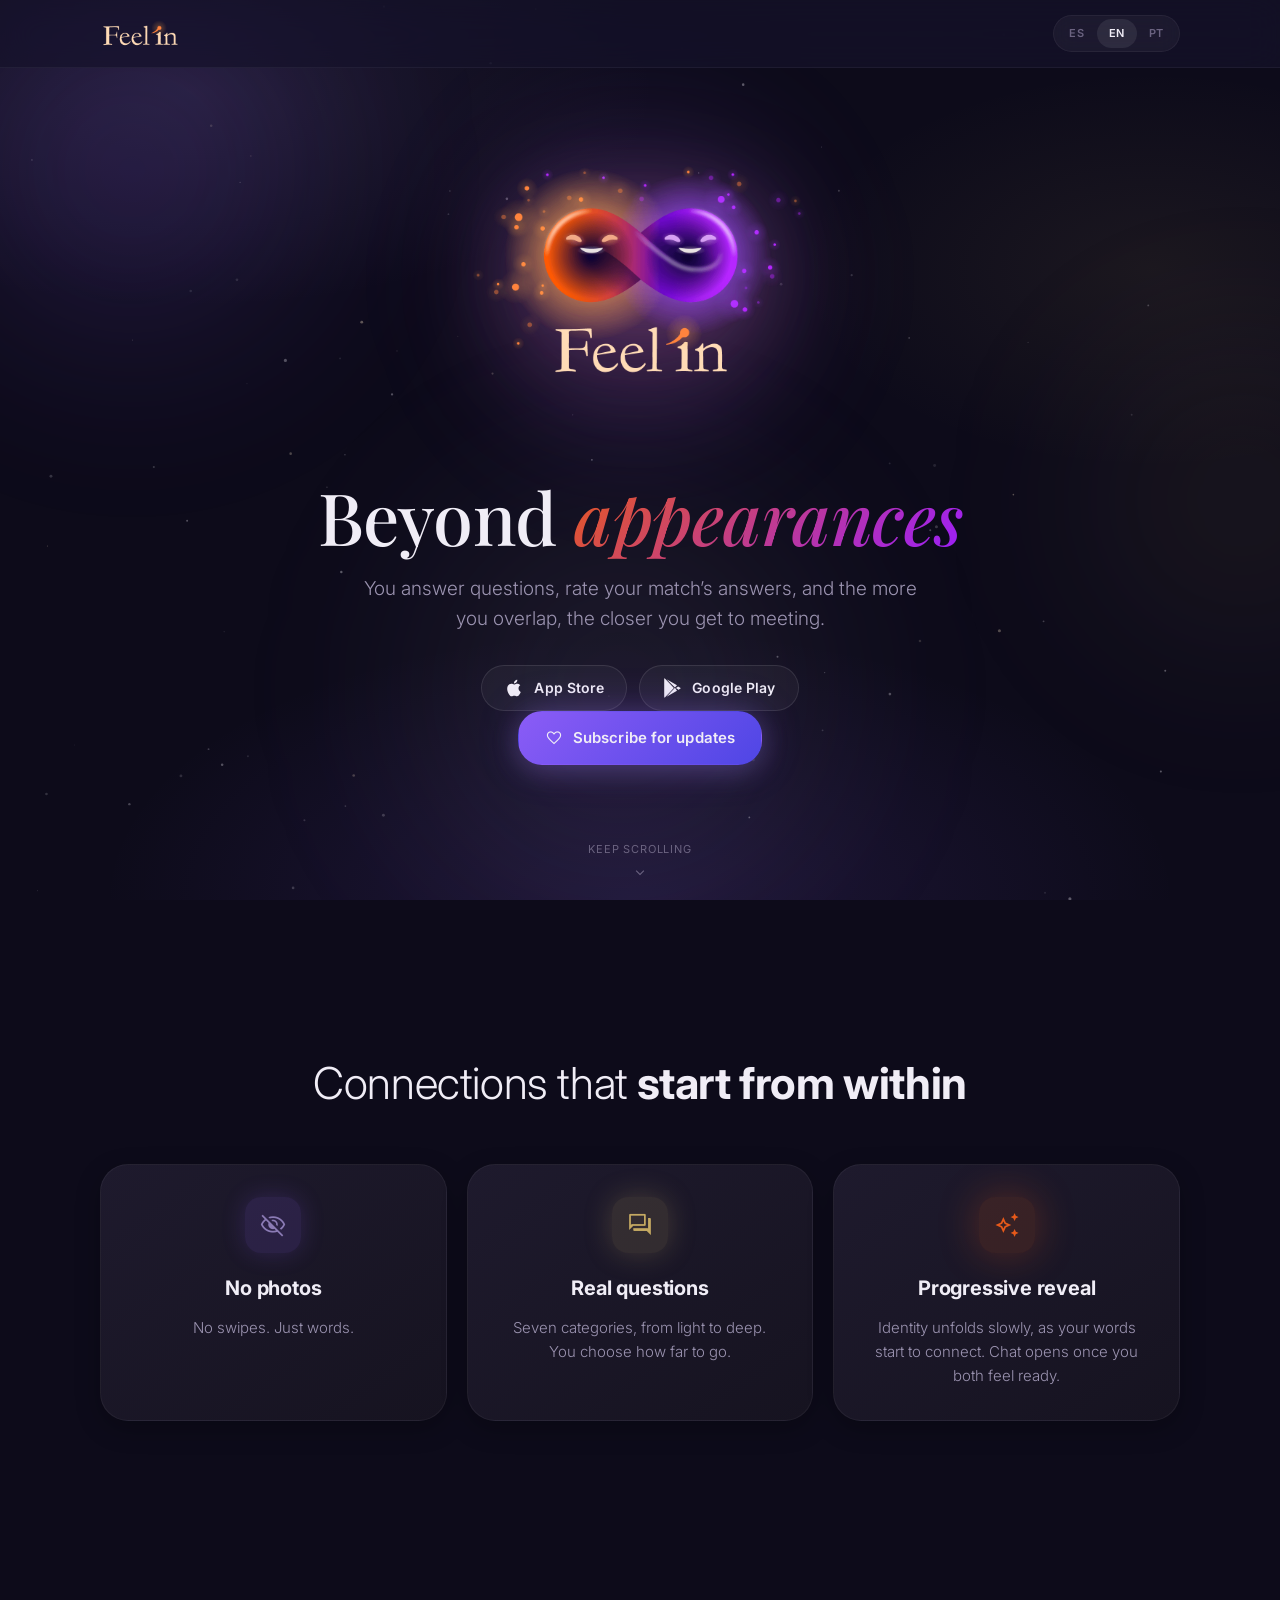
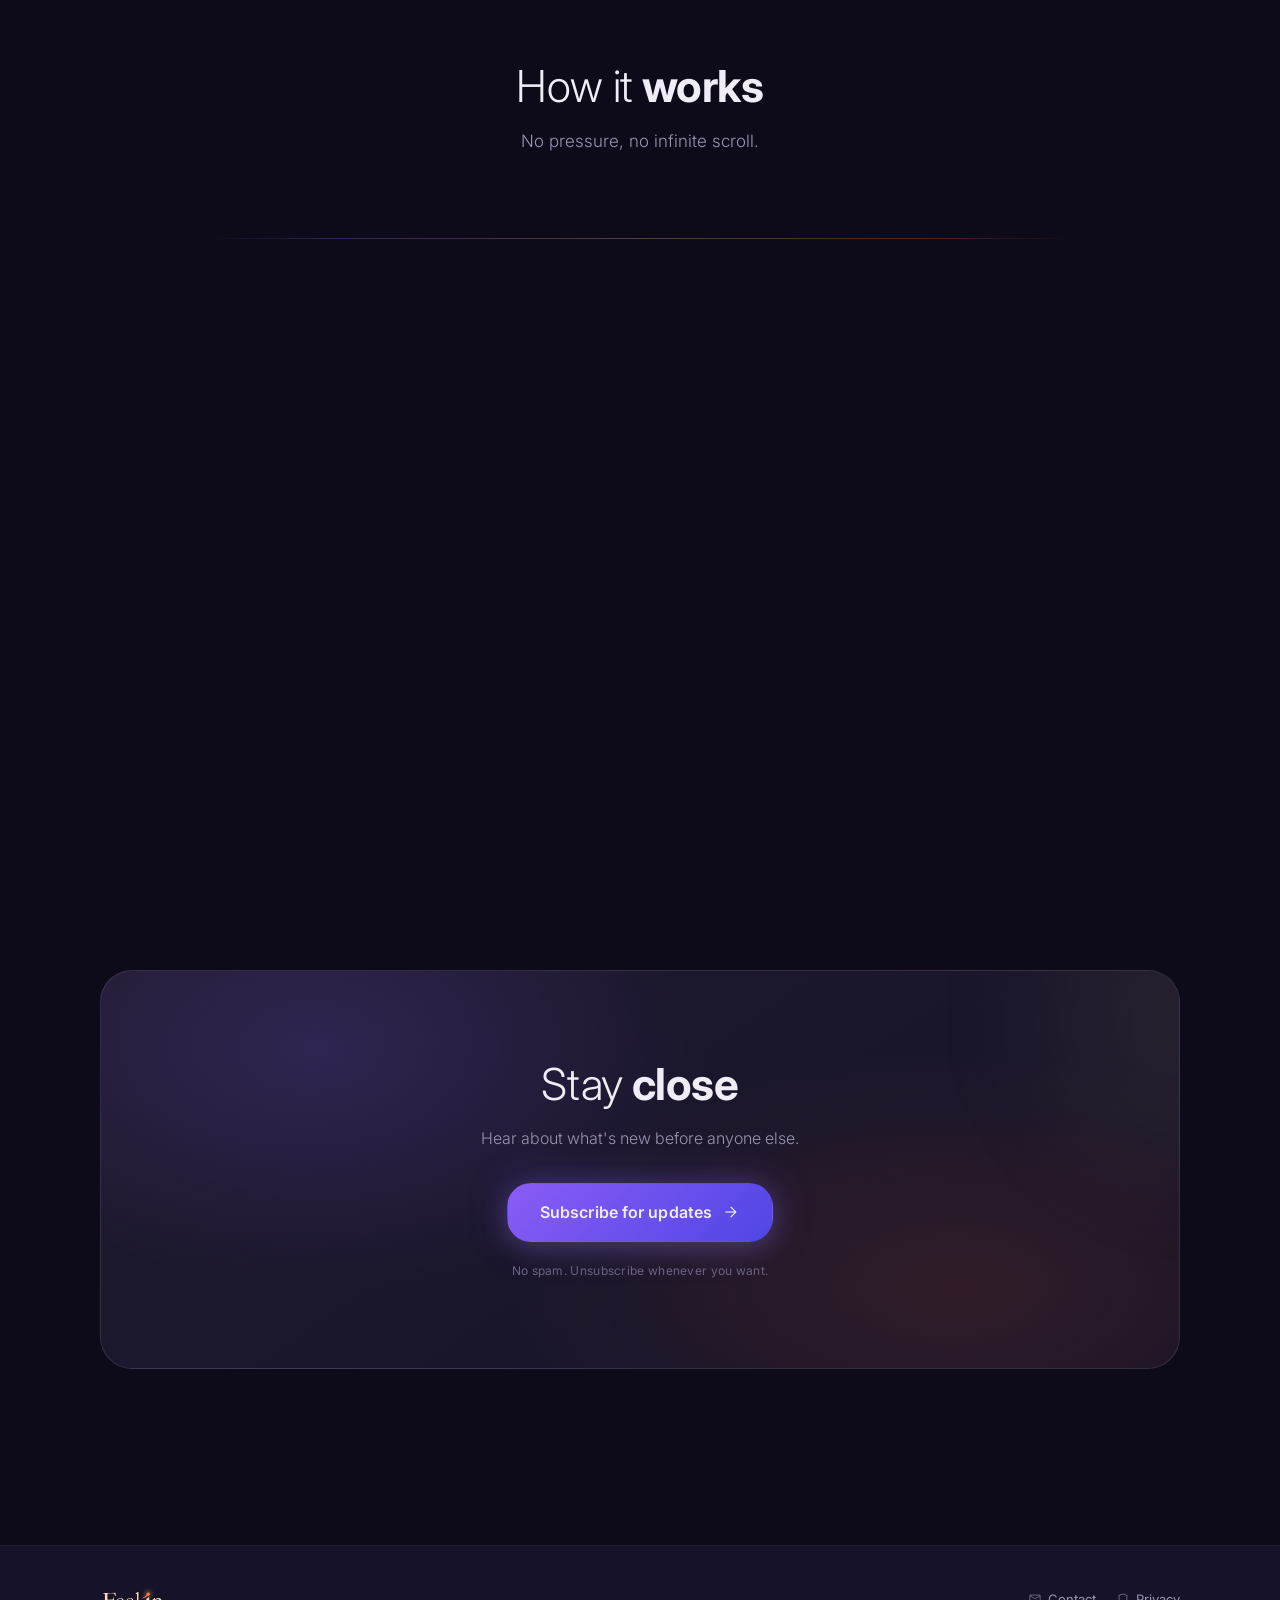
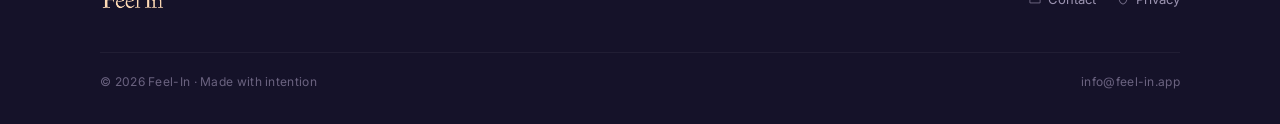
==== commit cdcc9f88: "style: swap hero CTA order — stores first, subscribe below Co-Authored-By: Claude Opus 4.7 (1M conte" ====
--- a/index.html
+++ b/index.html
@@ -124,13 +124,6 @@
           Respondes preguntas, evalúas las respuestas de tu conexión y, cuantas más coincidencias, más cerca de conocerse.
         </p>
 
-        <div class="hero__cta-row">
-          <button class="btn btn--primary" data-open-modal="subscribe">
-            <span class="material-symbols-outlined" aria-hidden="true">favorite</span>
-            <span data-i18n="heroCtaPrimary">Suscribite a las novedades</span>
-          </button>
-        </div>
-
         <div class="hero__stores" id="stores-row">
           <button class="btn btn--secondary store-btn" id="btn-ios" data-open-modal="store" aria-label="App Store">
             <svg viewBox="0 0 24 24" fill="currentColor" aria-hidden="true">
@@ -148,6 +141,13 @@
             <span class="store-btn__meta">
               <span data-i18n="storeAndroidLine1">Google Play</span>
             </span>
+          </button>
+        </div>
+
+        <div class="hero__cta-row">
+          <button class="btn btn--primary" data-open-modal="subscribe">
+            <span class="material-symbols-outlined" aria-hidden="true">favorite</span>
+            <span data-i18n="heroCtaPrimary">Suscribite a las novedades</span>
           </button>
         </div>
 
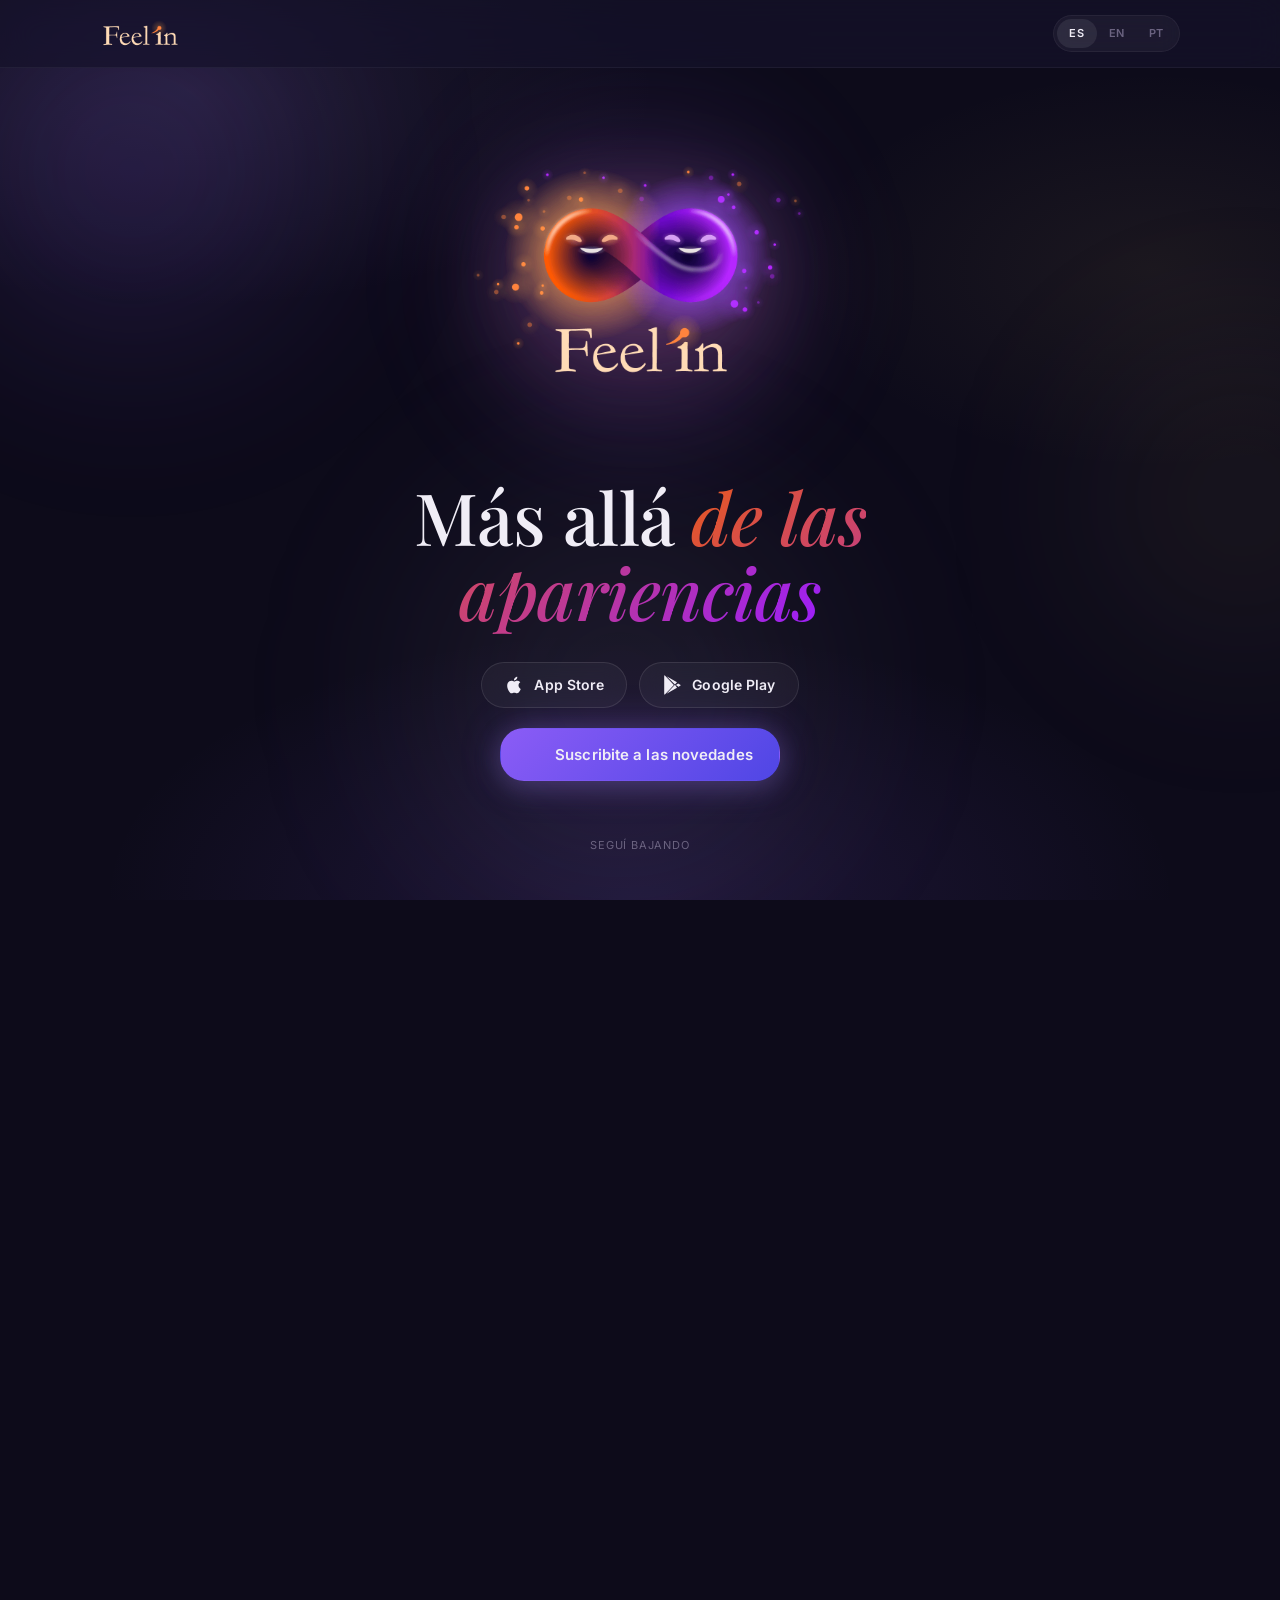
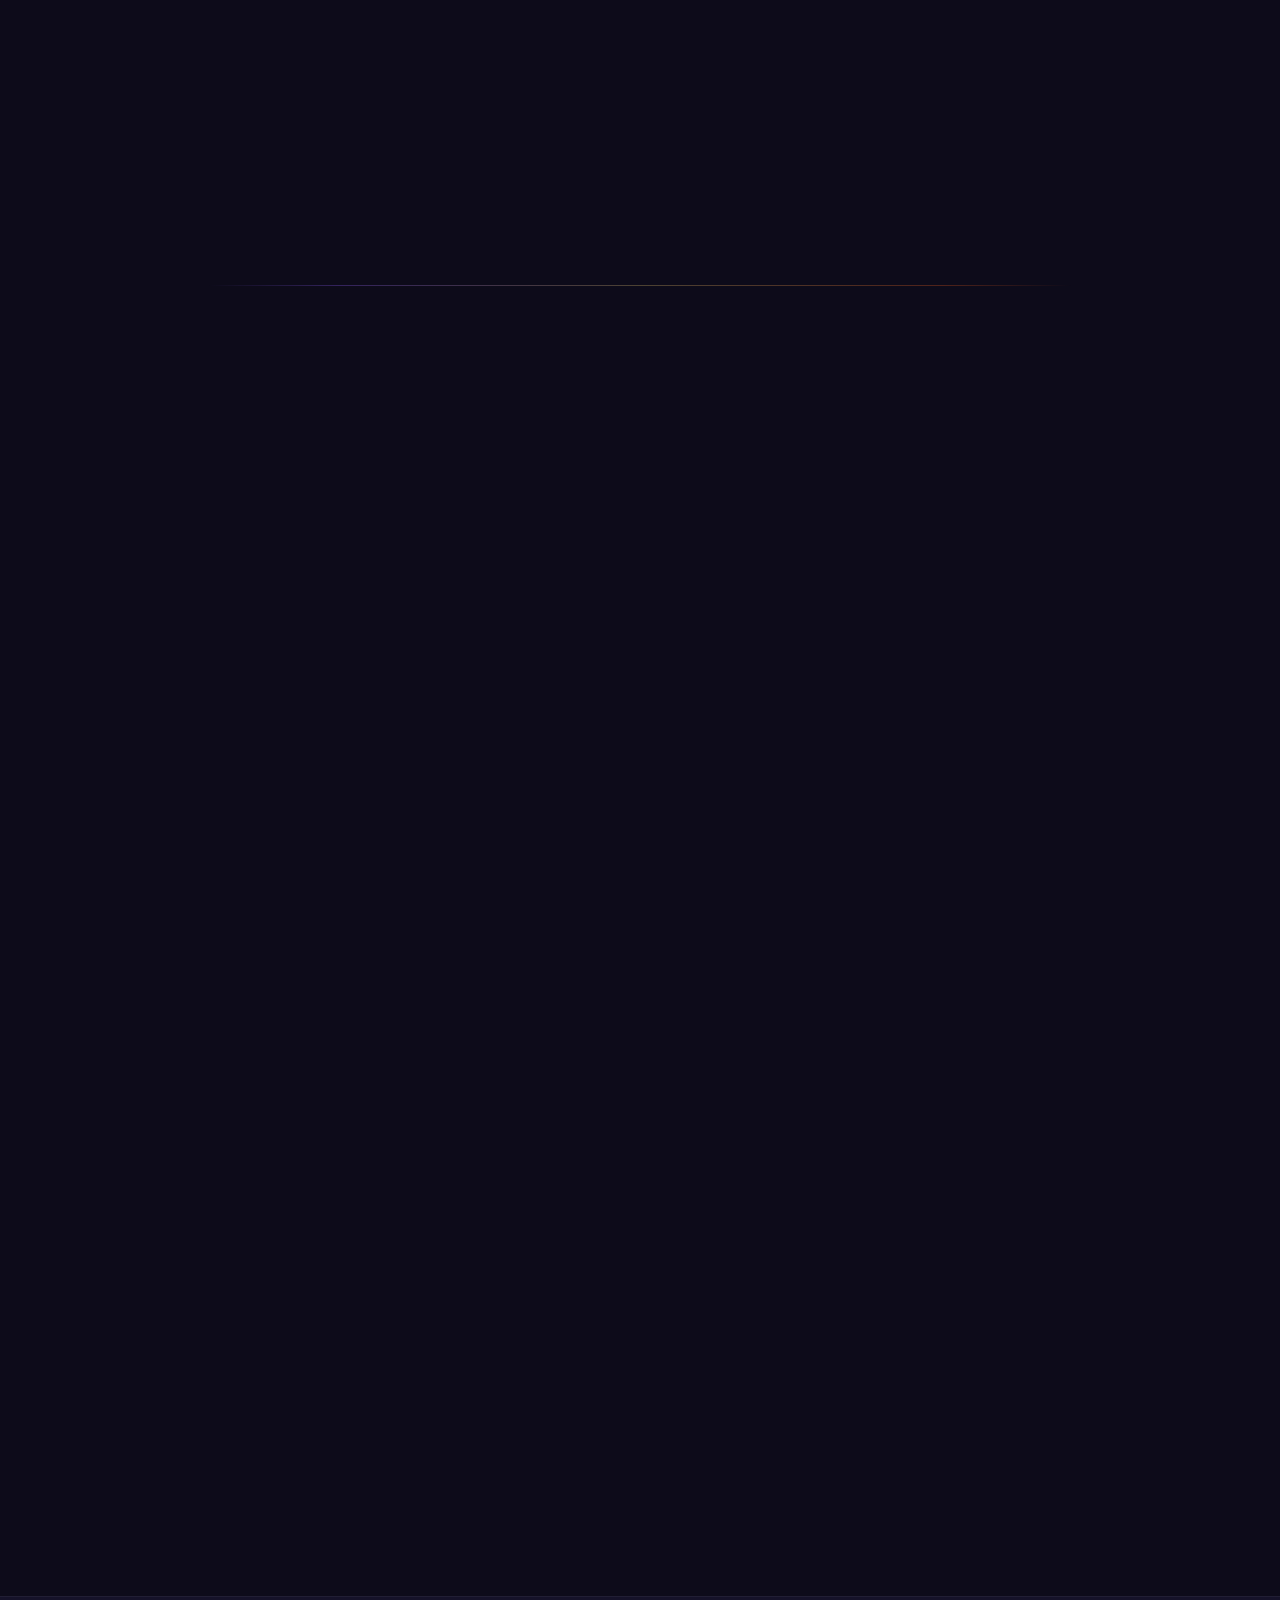
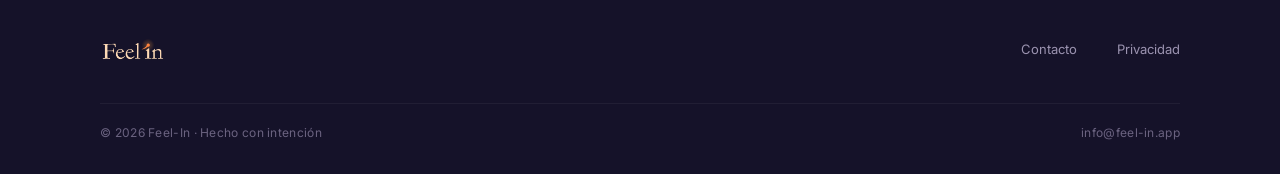
==== commit f91a73f5: "remove hero tagline and adjust spacing/animations Co-Authored-By: Claude Opus 4.6 <noreply@anthropic" ====
--- a/index.html
+++ b/index.html
@@ -120,10 +120,6 @@
           <em data-i18n="heroH1Bold">de las apariencias</em>
         </h1>
 
-        <p class="hero__sub" data-i18n="heroSub">
-          Respondes preguntas, evalúas las respuestas de tu conexión y, cuantas más coincidencias, más cerca de conocerse.
-        </p>
-
         <div class="hero__stores" id="stores-row">
           <button class="btn btn--secondary store-btn" id="btn-ios" data-open-modal="store" aria-label="App Store">
             <svg viewBox="0 0 24 24" fill="currentColor" aria-hidden="true">
--- a/styles.css
+++ b/styles.css
@@ -367,7 +367,7 @@
   line-height: 1.05;
   letter-spacing: -0.5px;
   color: var(--text-primary);
-  margin-bottom: var(--s-5);
+  margin-bottom: var(--s-7);
   text-wrap: pretty;
 }
 .js-animate .hero__h1 {
@@ -382,38 +382,25 @@
   color: transparent;
 }
 
-.hero__sub {
-  font-size: clamp(16px, 1.6vw, 19px);
-  font-weight: 300;
-  line-height: 1.55;
-  color: var(--text-secondary);
-  max-width: 560px;
-  margin: 0 auto var(--s-7);
-  text-wrap: pretty;
-}
-.js-animate .hero__sub {
-  animation: fadeUp 1s var(--ease-out) 0.5s both;
-}
-
 .hero__cta-row {
+  display: flex;
+  flex-wrap: wrap;
+  justify-content: center;
+  gap: var(--s-3);
+}
+.js-animate .hero__cta-row {
+  animation: fadeUp 1s var(--ease-out) 0.65s both;
+}
+
+.hero__stores {
   display: flex;
   flex-wrap: wrap;
   justify-content: center;
   gap: var(--s-3);
   margin-bottom: var(--s-5);
 }
-.js-animate .hero__cta-row {
-  animation: fadeUp 1s var(--ease-out) 0.7s both;
-}
-
-.hero__stores {
-  display: flex;
-  flex-wrap: wrap;
-  justify-content: center;
-  gap: var(--s-3);
-}
 .js-animate .hero__stores {
-  animation: fadeUp 1s var(--ease-out) 0.85s both;
+  animation: fadeUp 1s var(--ease-out) 0.5s both;
 }
 
 @keyframes fadeUp {
@@ -435,7 +422,7 @@
 }
 .js-animate .hero__scroll-hint {
   opacity: 0;
-  animation: fadeUp 1s var(--ease-out) 1.2s forwards;
+  animation: fadeUp 1s var(--ease-out) 1s forwards;
 }
 .hero__scroll-hint .material-symbols-outlined {
   font-size: 18px;
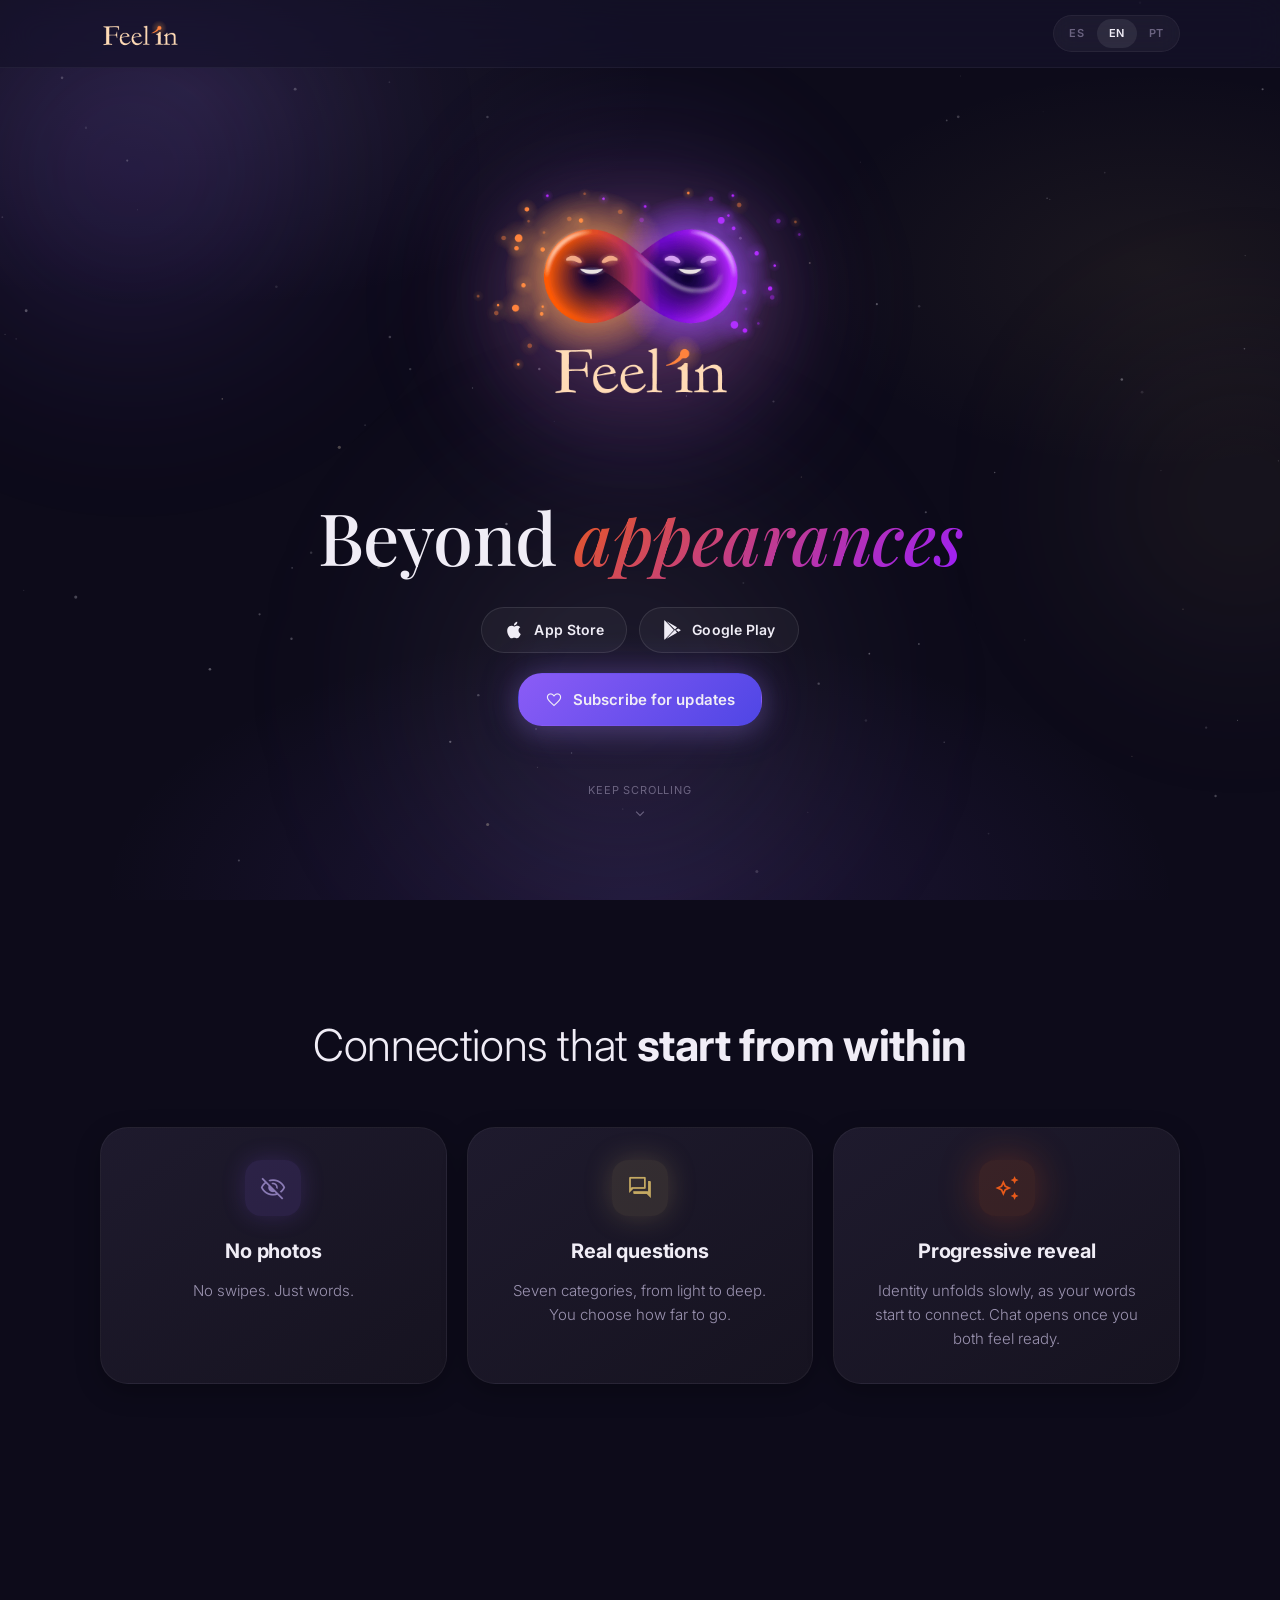
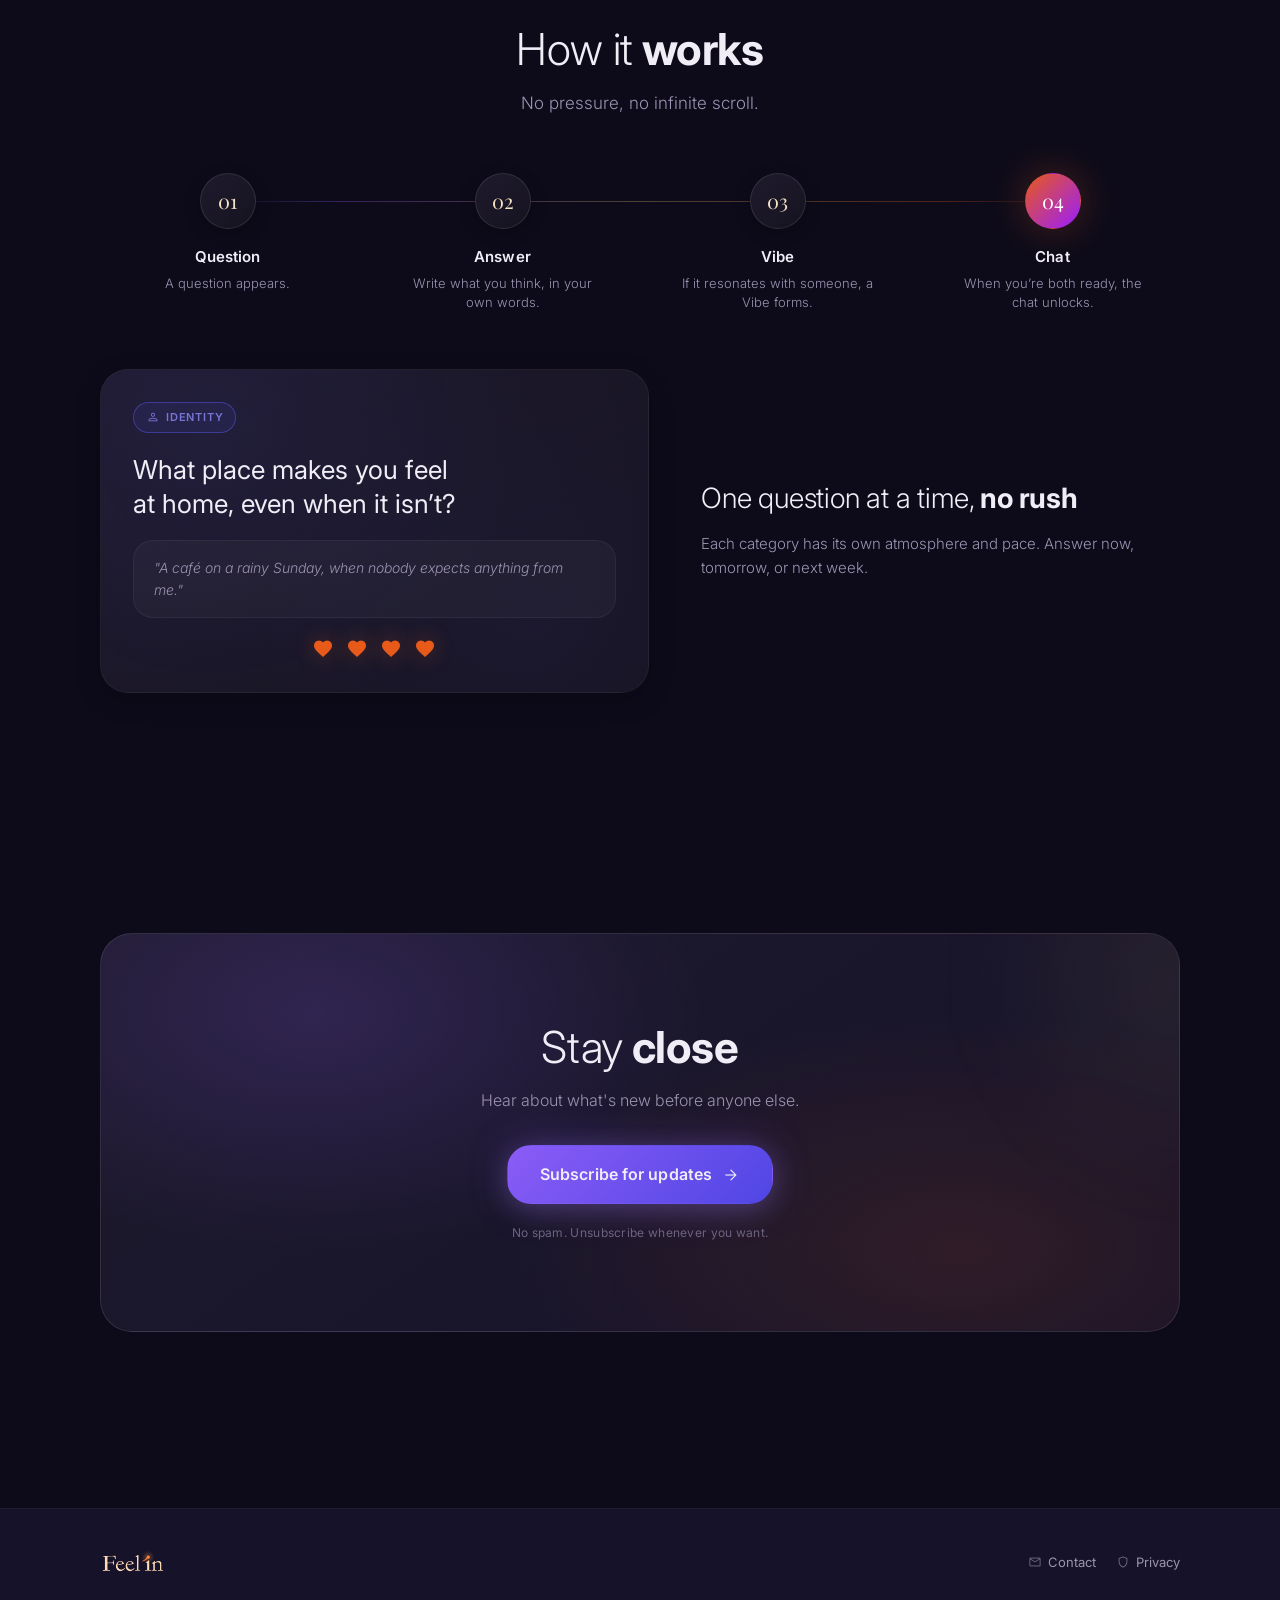
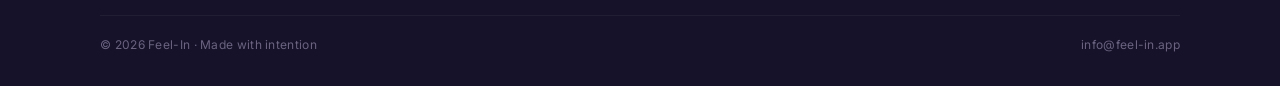
==== commit d3036854: "link Google Play badge to store listing instead of subscribe modal Co-Authored-By: Claude Opus 4.7 (" ====
--- a/index.html
+++ b/index.html
@@ -130,14 +130,14 @@
             </span>
           </button>
 
-          <button class="btn btn--secondary store-btn" id="btn-android" data-open-modal="store" aria-label="Google Play">
+          <a class="btn btn--secondary store-btn" id="btn-android" href="https://play.google.com/store/apps/details?id=com.feelin.feel_in" target="_blank" rel="noopener noreferrer" aria-label="Google Play">
             <svg viewBox="0 0 24 24" fill="currentColor" aria-hidden="true">
               <path d="M3.18 23.67c-.35-.2-.55-.58-.55-1.06V1.39c0-.48.2-.86.55-1.06l11.07 11.67L3.18 23.67zm14.83-8.43L5.42 22.5l10.14-10.7 2.45 3.44zm1.31-1.38L16.77 12l2.55-1.86 2.55 1.41c.67.37.67.97 0 1.34l-2.55 1.37zM5.42 1.5l12.59 7.26-2.45 2.58L5.42 1.5z"/>
             </svg>
             <span class="store-btn__meta">
               <span data-i18n="storeAndroidLine1">Google Play</span>
             </span>
-          </button>
+          </a>
         </div>
 
         <div class="hero__cta-row">
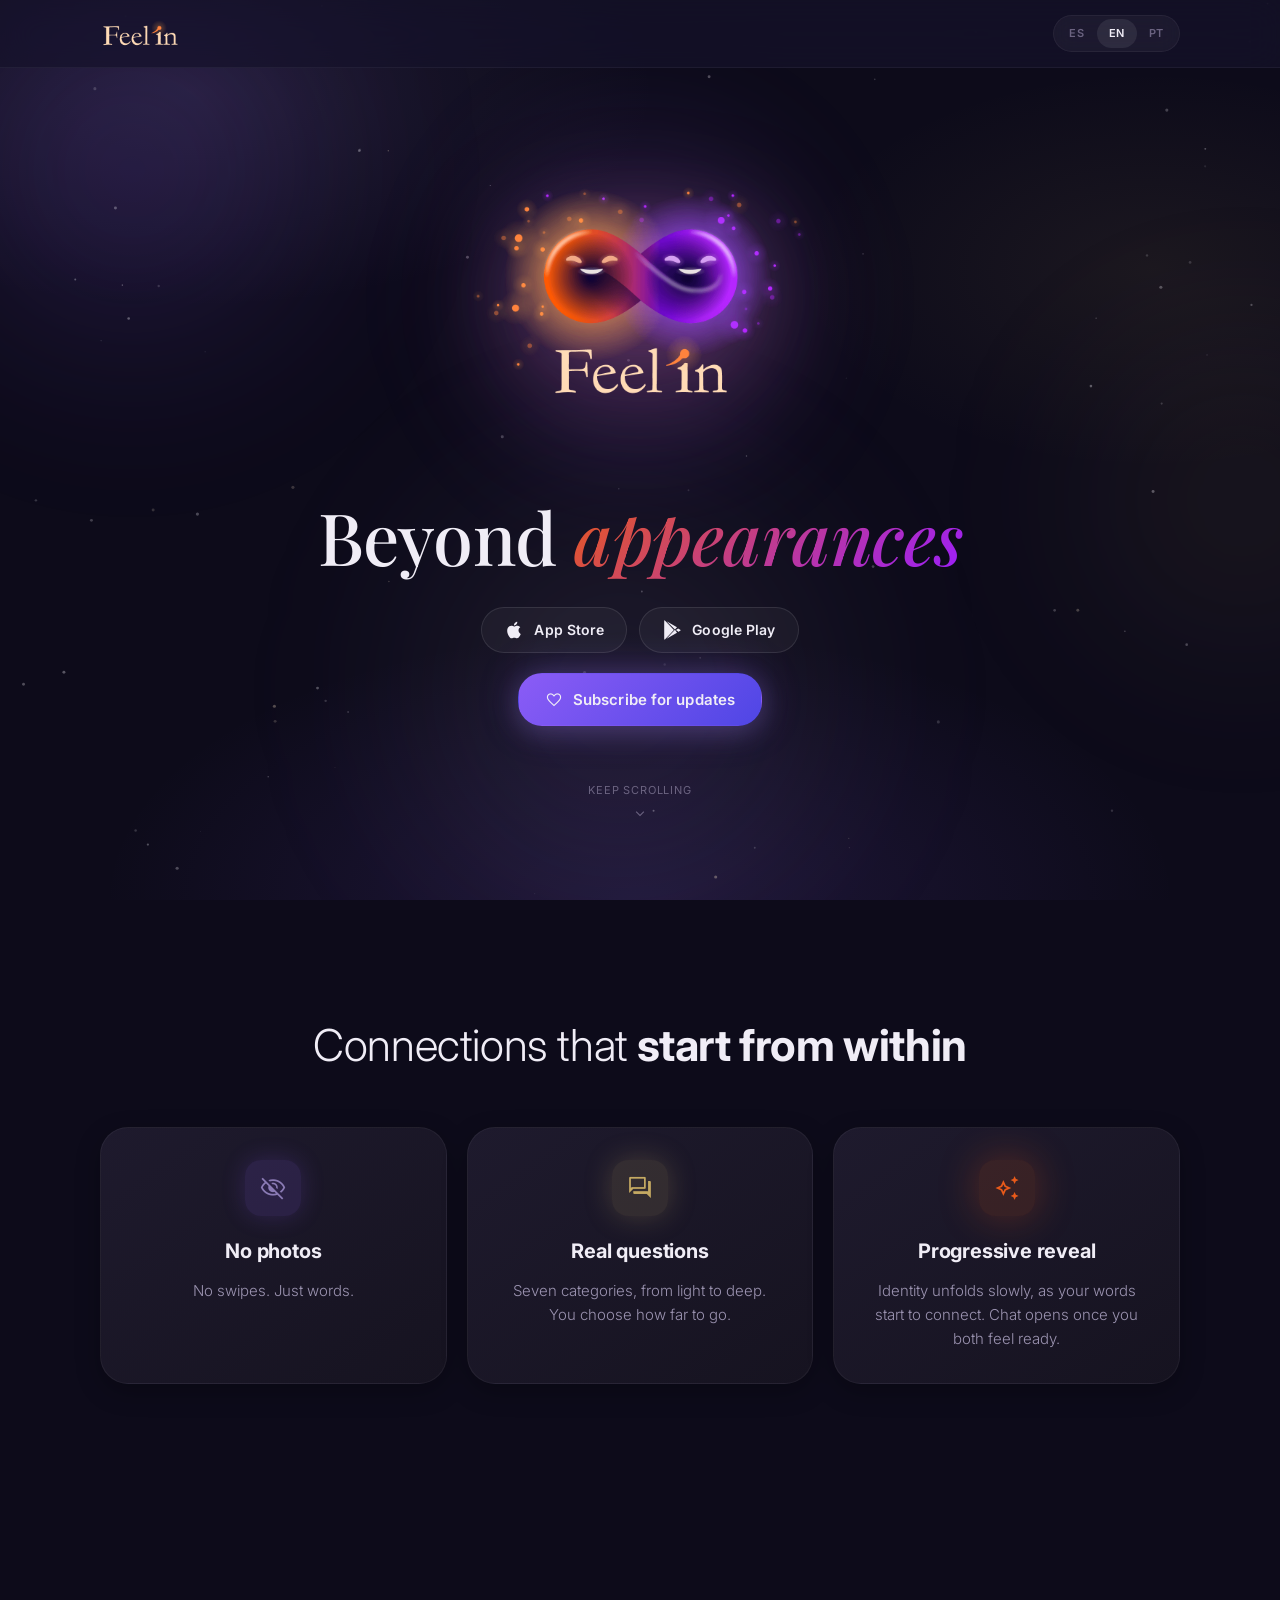
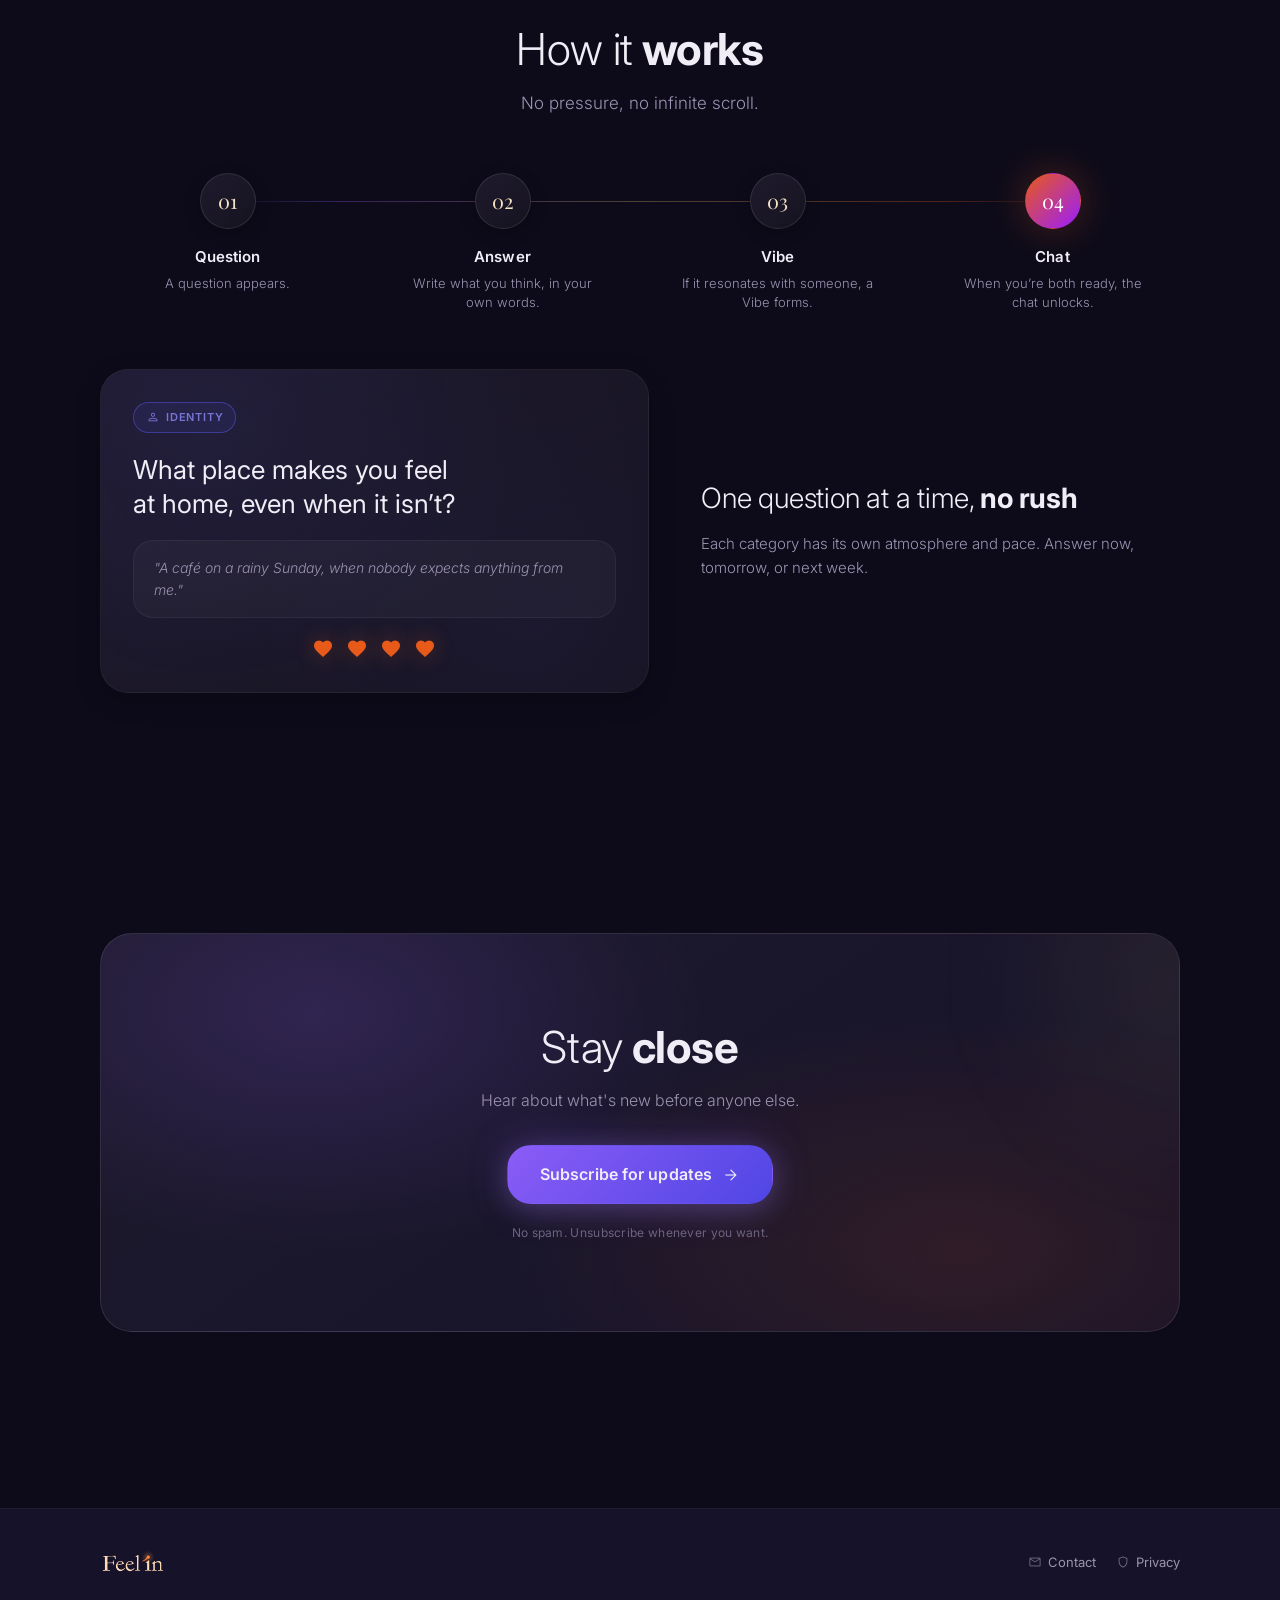
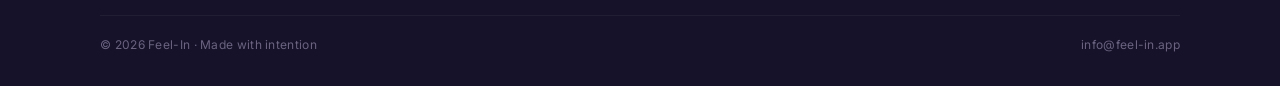
==== commit 74887f4a: "link App Store badge to store listing instead of subscribe modal Co-Authored-By: Claude Opus 4.8 (1M" ====
--- a/index.html
+++ b/index.html
@@ -121,14 +121,14 @@
         </h1>
 
         <div class="hero__stores" id="stores-row">
-          <button class="btn btn--secondary store-btn" id="btn-ios" data-open-modal="store" aria-label="App Store">
+          <a class="btn btn--secondary store-btn" id="btn-ios" href="https://apps.apple.com/us/app/feel-in/id6761636031" target="_blank" rel="noopener noreferrer" aria-label="App Store">
             <svg viewBox="0 0 24 24" fill="currentColor" aria-hidden="true">
               <path d="M18.71 19.5c-.83 1.24-1.71 2.45-3.05 2.47-1.34.03-1.77-.79-3.29-.79-1.53 0-2 .77-3.27.82-1.31.05-2.3-1.32-3.14-2.53C4.25 17 2.94 12.45 4.7 9.39c.87-1.52 2.43-2.48 4.12-2.51 1.28-.02 2.5.87 3.29.87.78 0 2.26-1.07 3.8-.91.65.03 2.47.26 3.64 1.98-.09.06-2.17 1.28-2.15 3.81.03 3.02 2.65 4.03 2.68 4.04-.03.07-.42 1.44-1.38 2.83M13 3.5c.73-.83 1.94-1.46 2.94-1.5.13 1.17-.34 2.35-1.04 3.19-.69.85-1.83 1.51-2.95 1.42-.15-1.15.41-2.35 1.05-3.11z"/>
             </svg>
             <span class="store-btn__meta">
               <span data-i18n="storeIosLine1">App Store</span>
             </span>
-          </button>
+          </a>
 
           <a class="btn btn--secondary store-btn" id="btn-android" href="https://play.google.com/store/apps/details?id=com.feelin.feel_in" target="_blank" rel="noopener noreferrer" aria-label="Google Play">
             <svg viewBox="0 0 24 24" fill="currentColor" aria-hidden="true">
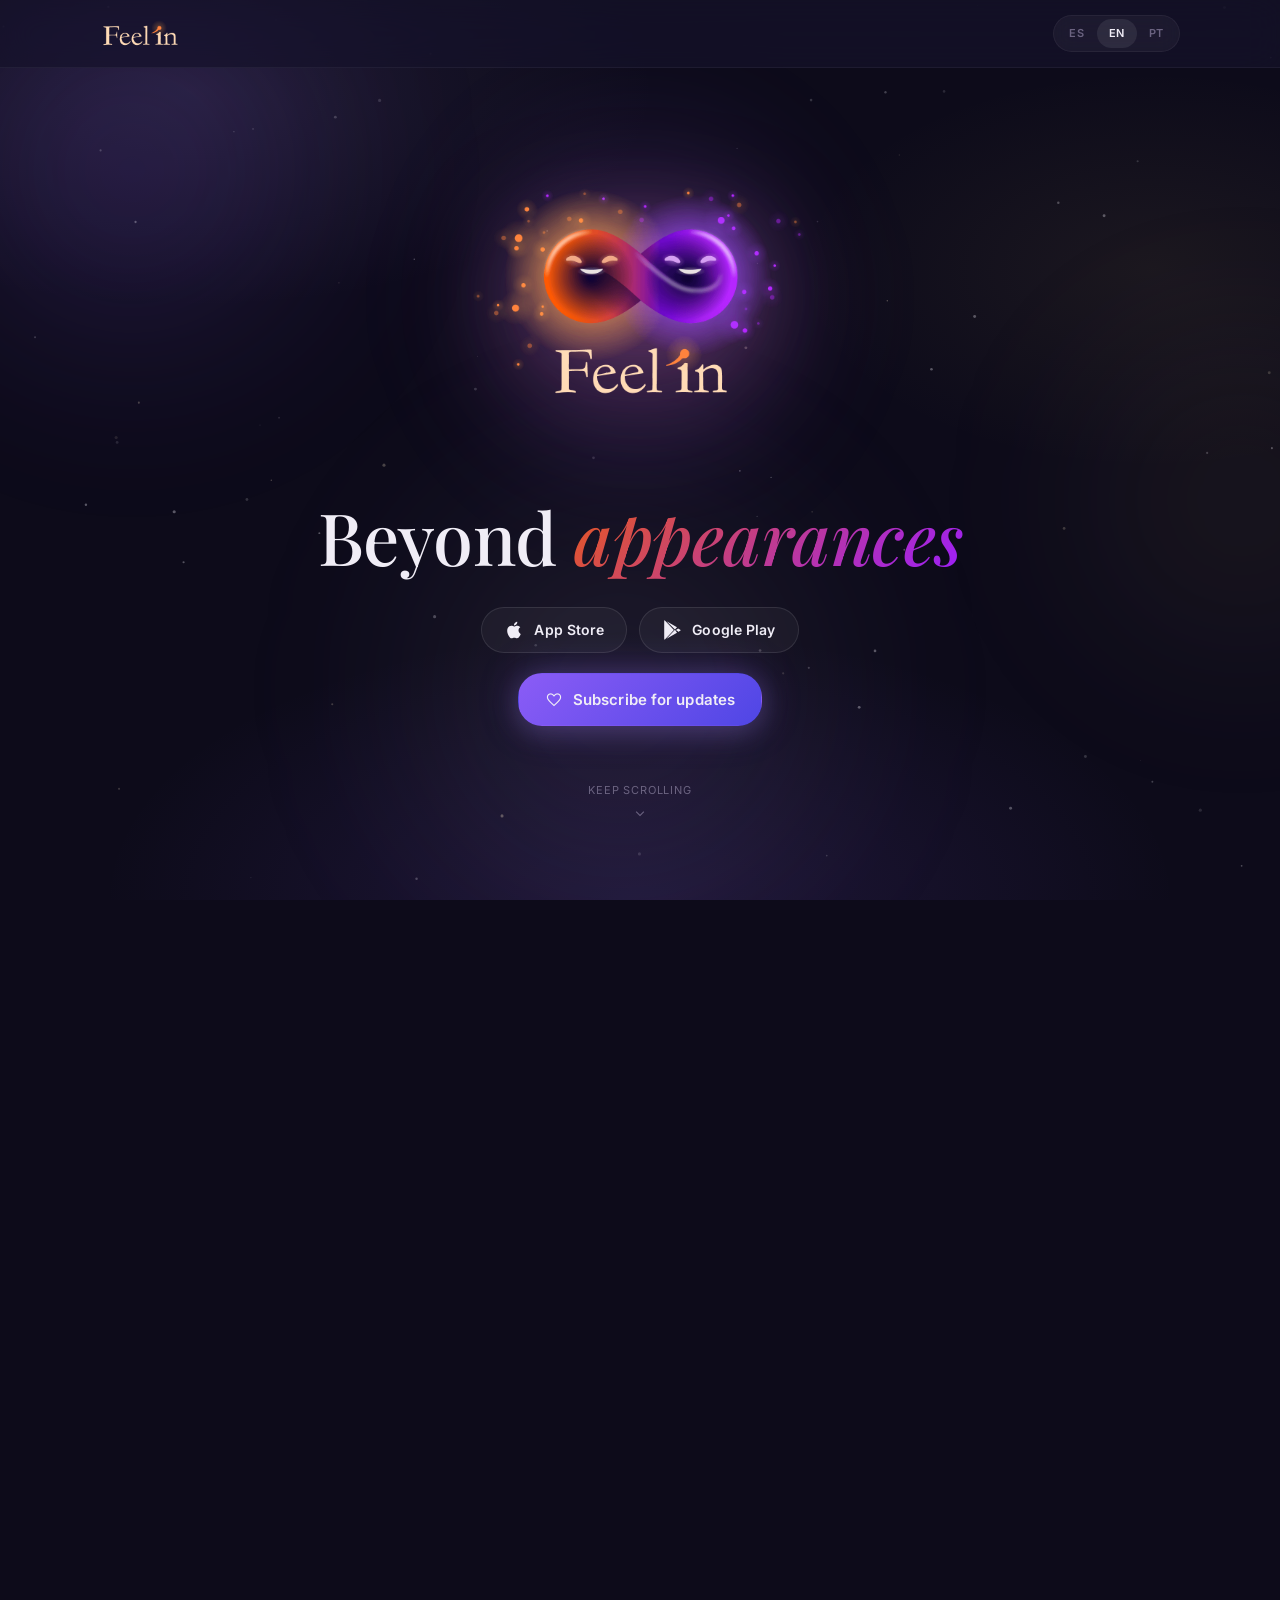
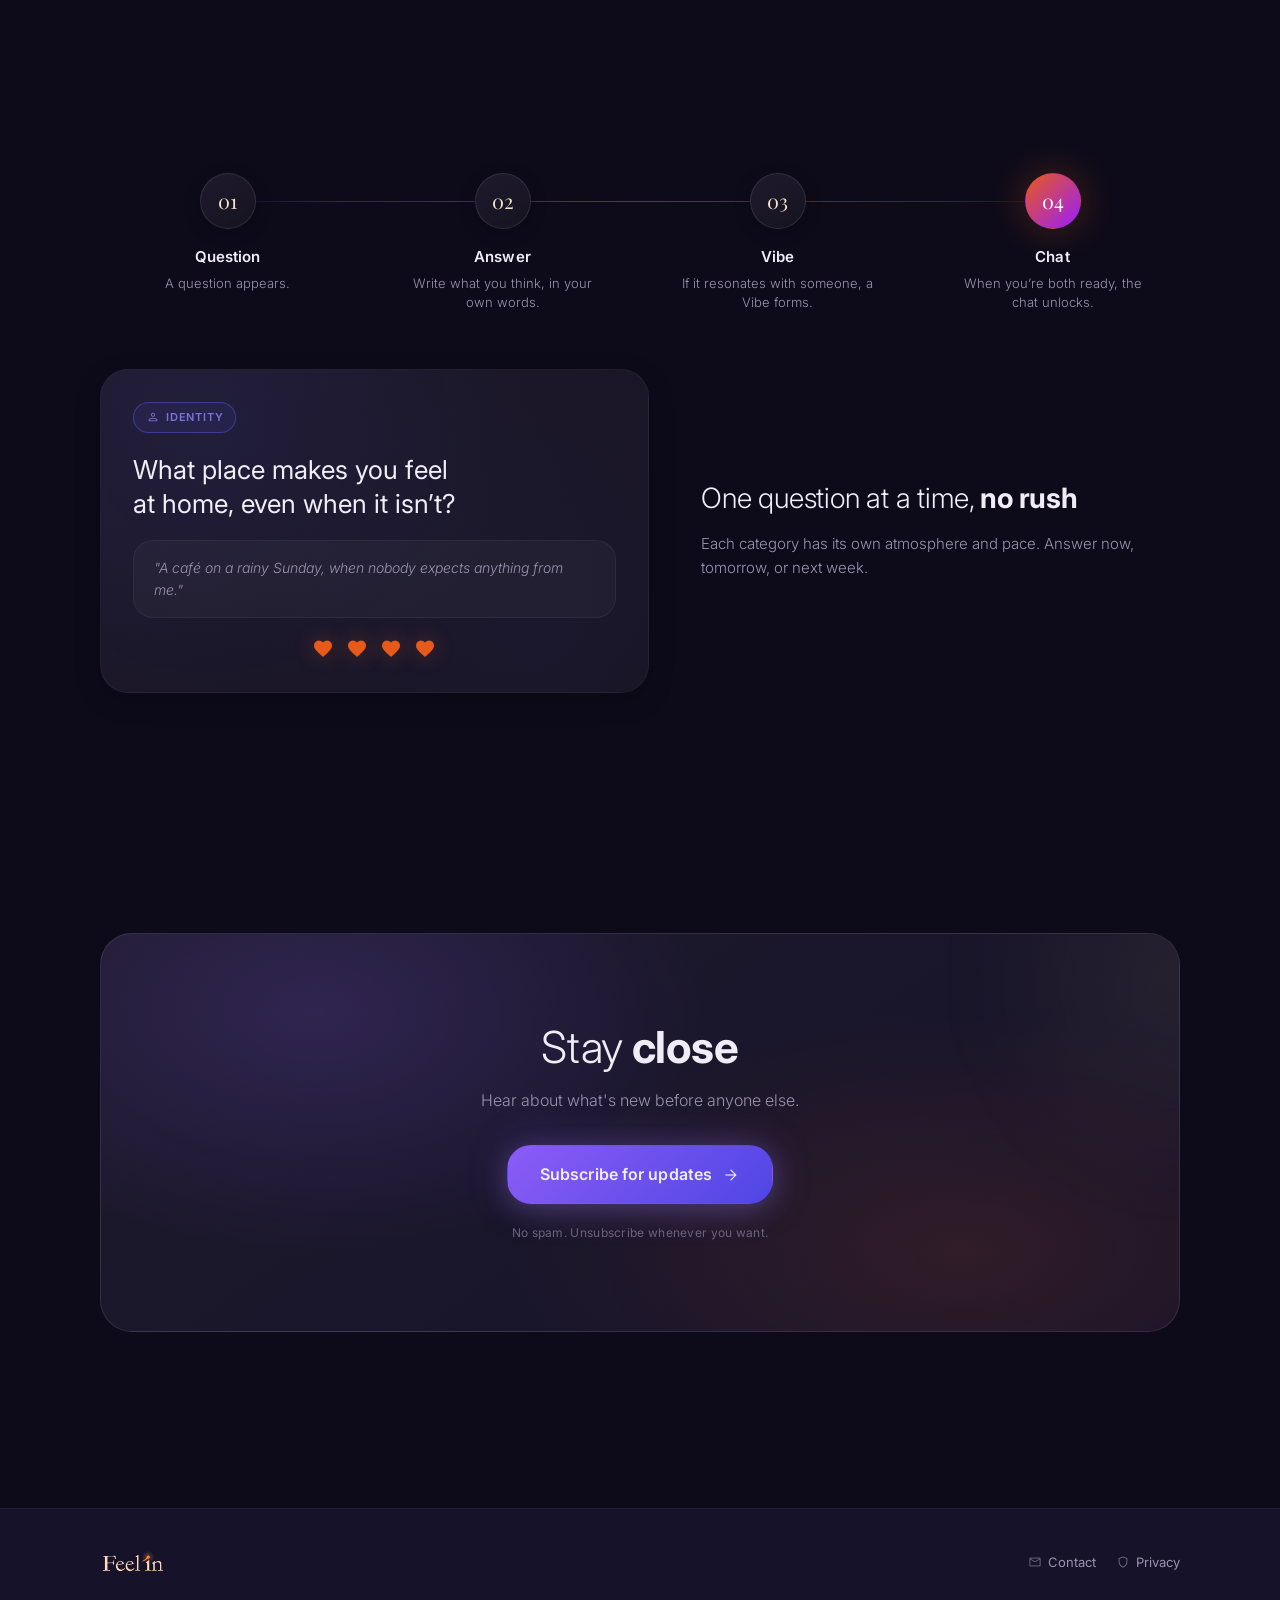
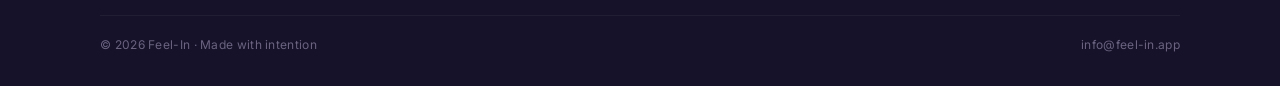
==== commit e98e0035: "point App Store badge to Argentina storefront (/ar/) App is available in the AR App Store; /us/ reso" ====
--- a/index.html
+++ b/index.html
@@ -121,7 +121,7 @@
         </h1>
 
         <div class="hero__stores" id="stores-row">
-          <a class="btn btn--secondary store-btn" id="btn-ios" href="https://apps.apple.com/us/app/feel-in/id6761636031" target="_blank" rel="noopener noreferrer" aria-label="App Store">
+          <a class="btn btn--secondary store-btn" id="btn-ios" href="https://apps.apple.com/ar/app/feel-in/id6761636031" target="_blank" rel="noopener noreferrer" aria-label="App Store">
             <svg viewBox="0 0 24 24" fill="currentColor" aria-hidden="true">
               <path d="M18.71 19.5c-.83 1.24-1.71 2.45-3.05 2.47-1.34.03-1.77-.79-3.29-.79-1.53 0-2 .77-3.27.82-1.31.05-2.3-1.32-3.14-2.53C4.25 17 2.94 12.45 4.7 9.39c.87-1.52 2.43-2.48 4.12-2.51 1.28-.02 2.5.87 3.29.87.78 0 2.26-1.07 3.8-.91.65.03 2.47.26 3.64 1.98-.09.06-2.17 1.28-2.15 3.81.03 3.02 2.65 4.03 2.68 4.04-.03.07-.42 1.44-1.38 2.83M13 3.5c.73-.83 1.94-1.46 2.94-1.5.13 1.17-.34 2.35-1.04 3.19-.69.85-1.83 1.51-2.95 1.42-.15-1.15.41-2.35 1.05-3.11z"/>
             </svg>
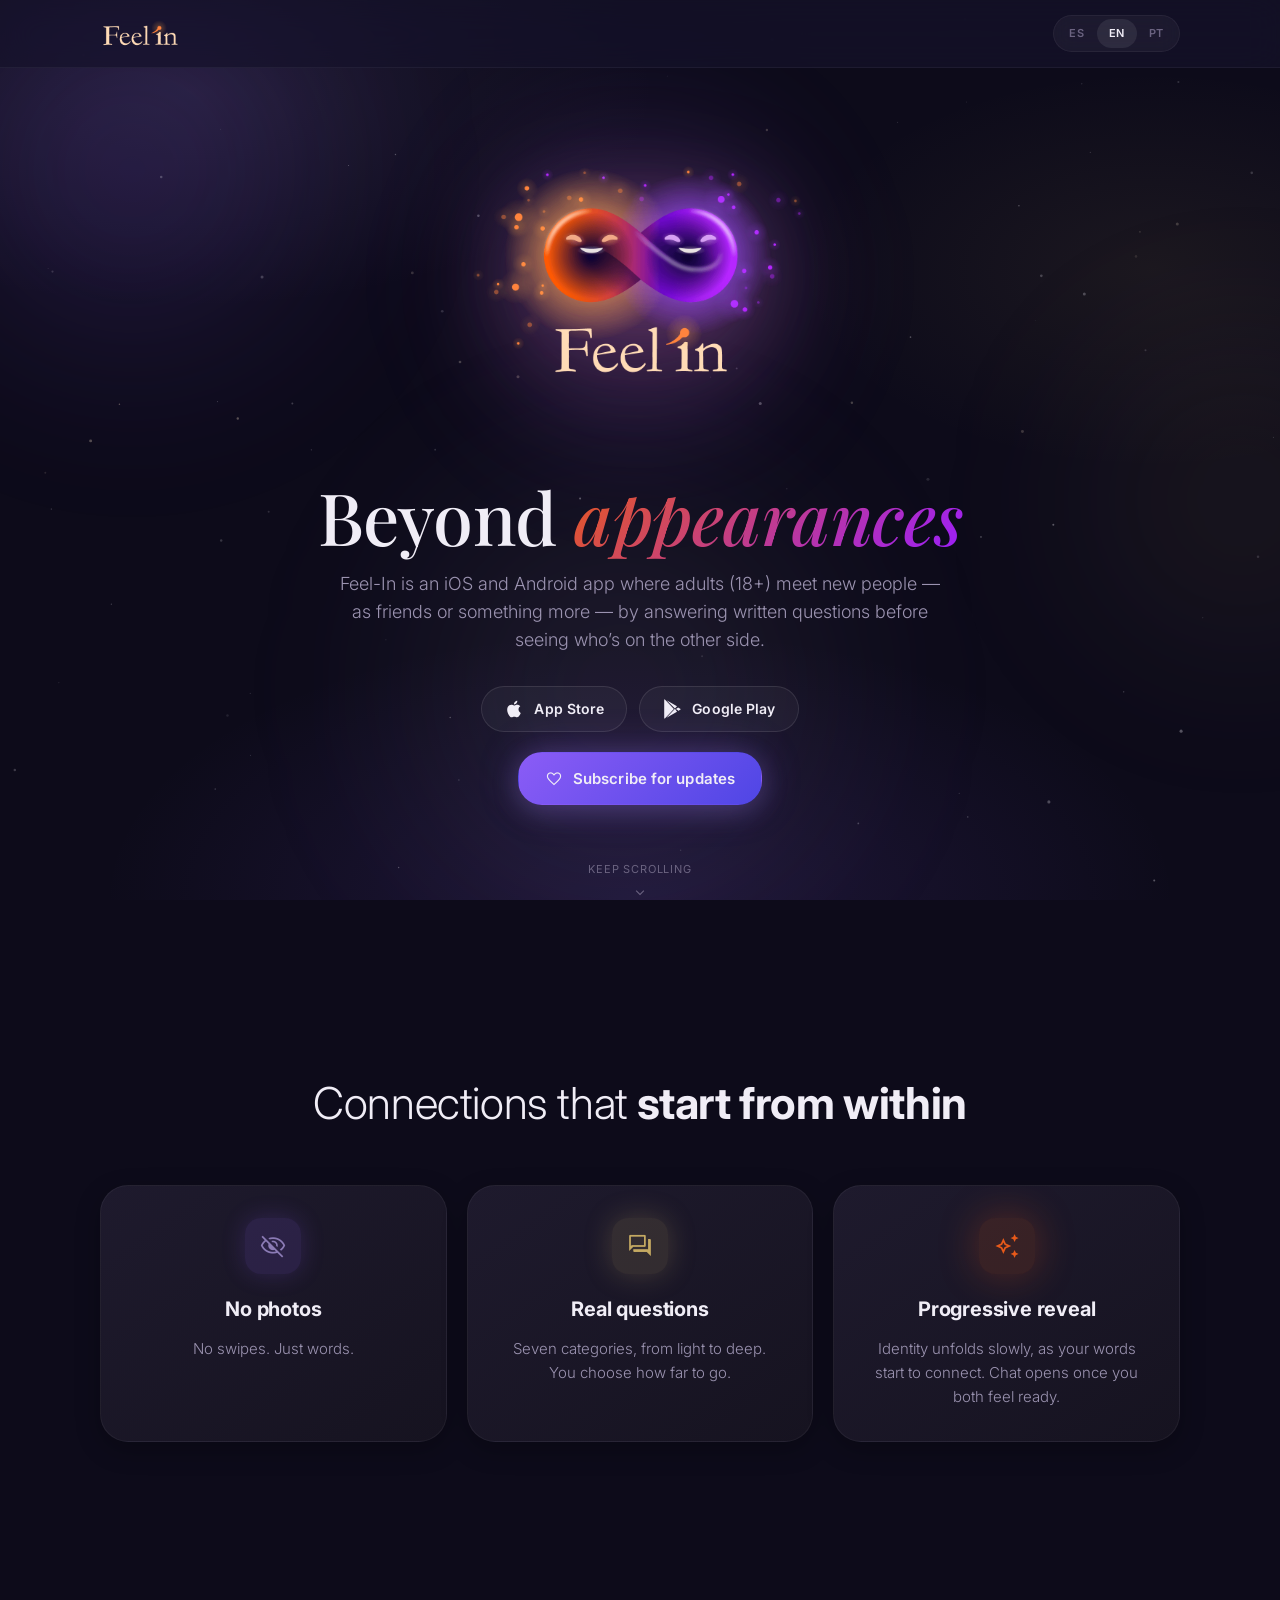
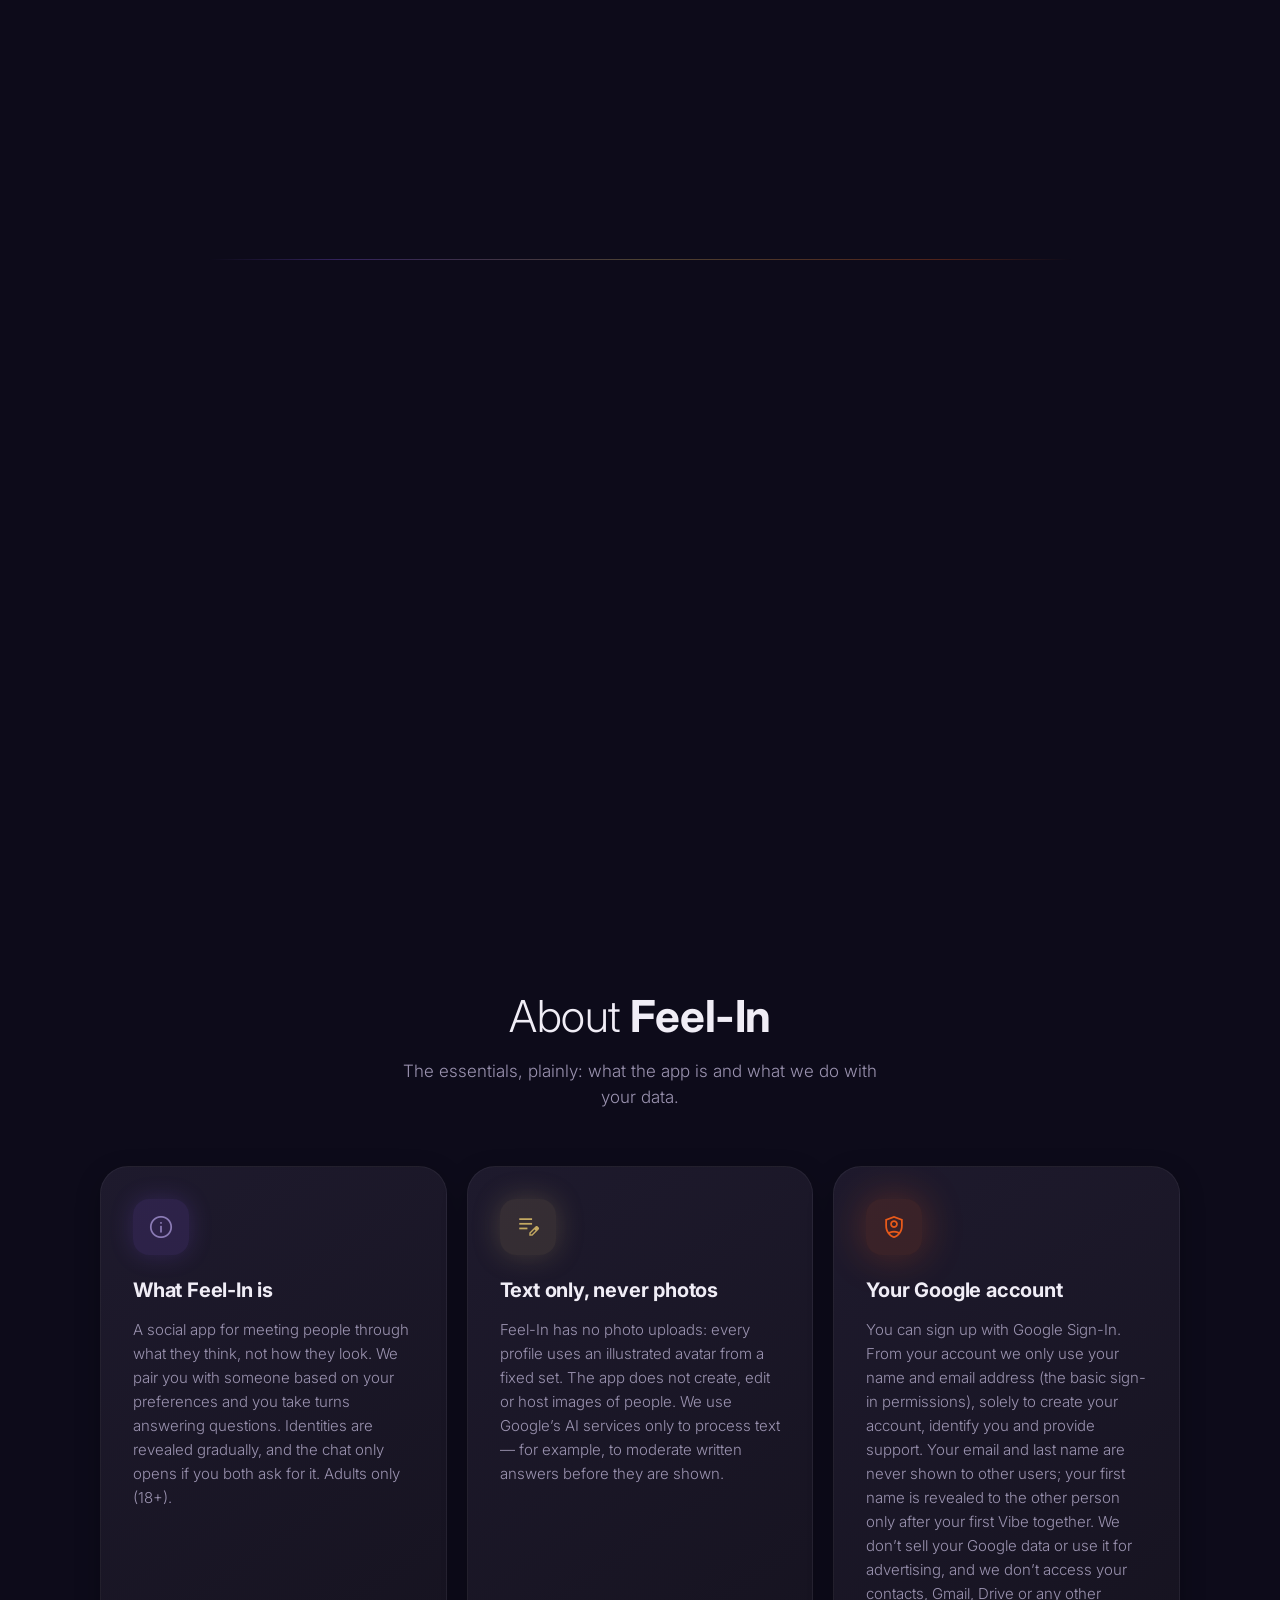
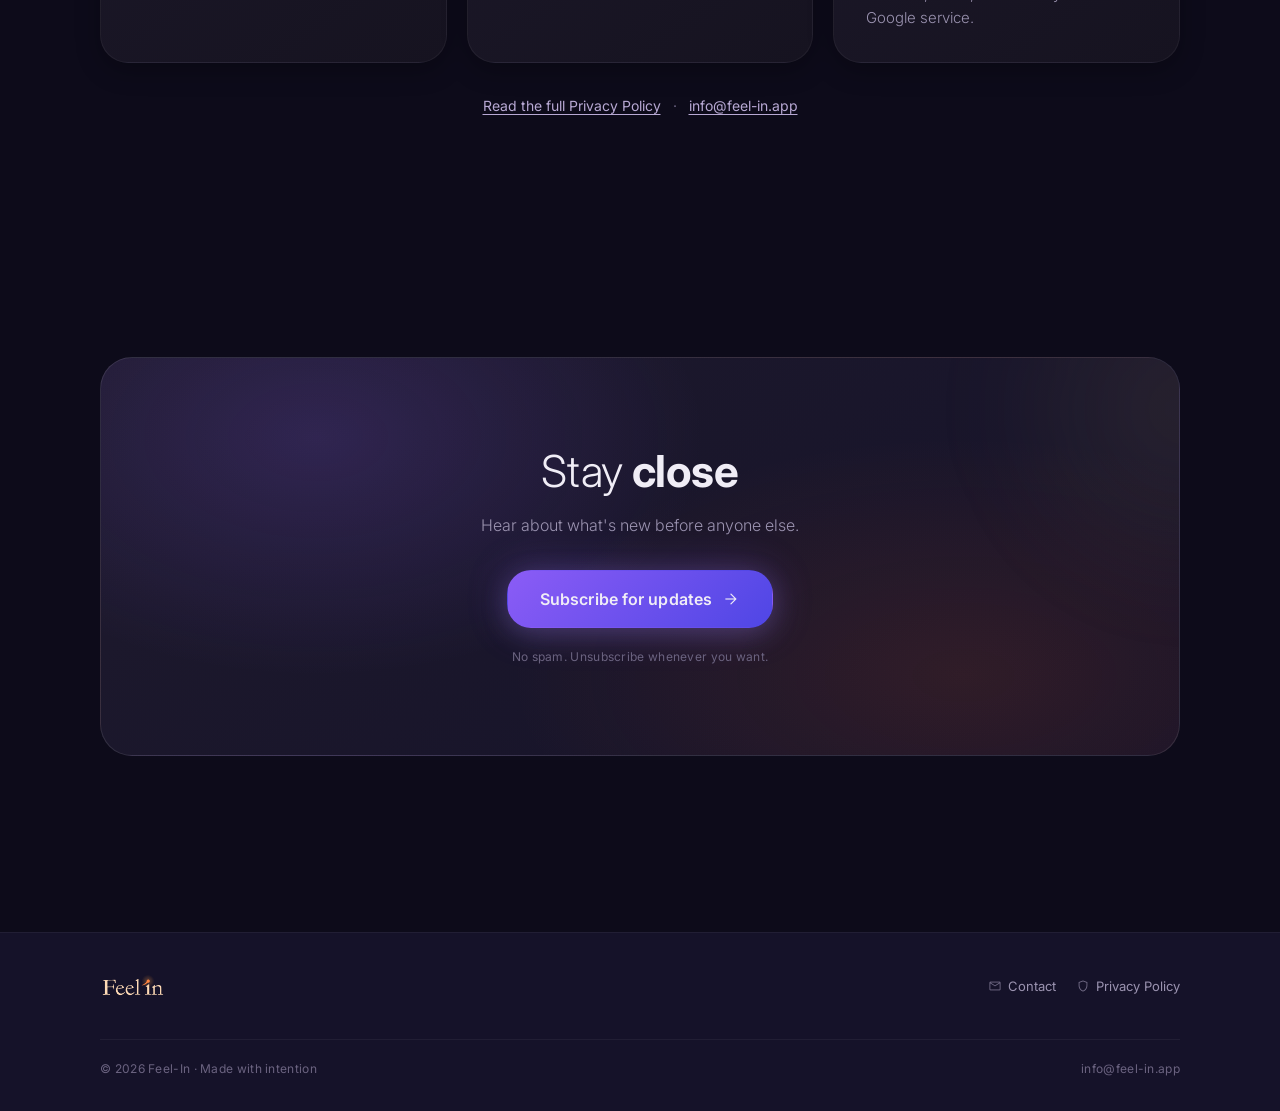
==== commit 2b26993b: "add About section (app purpose, text-only/no photos, Google account data use) + plain-language hero " ====
--- a/index.html
+++ b/index.html
@@ -7,7 +7,7 @@
   <meta name="color-scheme" content="dark">
 
   <title>Feel-In — Más allá de las apariencias</title>
-  <meta name="description" content="La app donde las conexiones nacen de lo que pensás y sentís. Respondé preguntas profundas, descubrí quién vibra como vos.">
+  <meta name="description" content="La app donde las conexiones nacen de lo que piensas y sientes. Responde preguntas profundas, descubre quién vibra contigo.">
 
   <!-- Canonical + alternates -->
   <link rel="canonical" href="https://feel-in.app/">
@@ -20,7 +20,7 @@
   <meta property="og:type" content="website">
   <meta property="og:site_name" content="Feel-In">
   <meta property="og:title" content="Feel-In — Más allá de las apariencias">
-  <meta property="og:description" content="La app donde las conexiones nacen de lo que pensás y sentís.">
+  <meta property="og:description" content="La app donde las conexiones nacen de lo que piensas y sientes.">
   <meta property="og:url" content="https://feel-in.app/">
   <meta property="og:image" content="https://feel-in.app/assets/logo-stars.png">
   <meta property="og:image:width" content="1200">
@@ -33,7 +33,7 @@
   <!-- Twitter -->
   <meta name="twitter:card" content="summary_large_image">
   <meta name="twitter:title" content="Feel-In — Más allá de las apariencias">
-  <meta name="twitter:description" content="La app donde las conexiones nacen de lo que pensás y sentís.">
+  <meta name="twitter:description" content="La app donde las conexiones nacen de lo que piensas y sientes.">
   <meta name="twitter:image" content="https://feel-in.app/assets/logo-stars.png">
 
   <!-- Favicons -->
@@ -120,6 +120,8 @@
           <em data-i18n="heroH1Bold">de las apariencias</em>
         </h1>
 
+        <p class="hero__sub" data-i18n="heroSub">Feel-In es una app para iOS y Android donde adultos (18+) conocen gente nueva —para una amistad o algo más— respondiendo preguntas por escrito, antes de ver quién está del otro lado.</p>
+
         <div class="hero__stores" id="stores-row">
           <a class="btn btn--secondary store-btn" id="btn-ios" href="https://apps.apple.com/ar/app/feel-in/id6761636031" target="_blank" rel="noopener noreferrer" aria-label="App Store">
             <svg viewBox="0 0 24 24" fill="currentColor" aria-hidden="true">
@@ -143,12 +145,12 @@
         <div class="hero__cta-row">
           <button class="btn btn--primary" data-open-modal="subscribe">
             <span class="material-symbols-outlined" aria-hidden="true">favorite</span>
-            <span data-i18n="heroCtaPrimary">Suscribite a las novedades</span>
+            <span data-i18n="heroCtaPrimary">Suscríbete a las novedades</span>
           </button>
         </div>
 
         <div class="hero__scroll-hint" aria-hidden="true">
-          <span data-i18n="scrollHint">Seguí bajando</span>
+          <span data-i18n="scrollHint">Sigue bajando</span>
           <span class="material-symbols-outlined">keyboard_arrow_down</span>
         </div>
       </div>
@@ -160,7 +162,7 @@
         <header class="section__head reveal">
           <h2 class="section__title">
             <span class="light" data-i18n="s1TitleLight">Conexiones que</span>
-            <span class="bold" data-i18n="s1TitleBold">no empiezan por la cara</span>
+            <span class="bold" data-i18n="s1TitleBold">empiezan desde adentro</span>
           </h2>
           <p class="section__sub" data-i18n="s1Sub" hidden></p>
         </header>
@@ -175,7 +177,7 @@
           <article class="pillar pillar--gold reveal pillar--center">
             <div class="pillar__icon"><span class="material-symbols-outlined">forum</span></div>
             <h3 class="pillar__title" data-i18n="p2Title">Preguntas reales</h3>
-            <p class="pillar__copy" data-i18n="p2Copy">Siete categorías, de lo tranquilo a lo profundo. Vos elegís qué tan lejos ir.</p>
+            <p class="pillar__copy" data-i18n="p2Copy">Siete categorías, de lo tranquilo a lo profundo. Tú eliges qué tan lejos ir.</p>
           </article>
 
           <article class="pillar pillar--ember reveal pillar--center">
@@ -206,8 +208,8 @@
           </div>
           <div class="step reveal">
             <div class="step__num">02</div>
-            <h3 class="step__title" data-i18n="step2Title">Respondés</h3>
-            <p class="step__copy" data-i18n="step2Copy">Escribís lo que pensás, en tus palabras.</p>
+            <h3 class="step__title" data-i18n="step2Title">Respondes</h3>
+            <p class="step__copy" data-i18n="step2Copy">Escribes lo que piensas, en tus palabras.</p>
           </div>
           <div class="step reveal">
             <div class="step__num">03</div>
@@ -240,11 +242,50 @@
           <div class="preview-note reveal">
             <h3>
               <span class="light" data-i18n="previewNoteTitleLight">Una pregunta a la vez,</span>
-              <span class="bold" data-i18n="previewNoteTitleBold"> sin apuro</span>
+              <span class="bold" data-i18n="previewNoteTitleBold">sin apuro</span>
             </h3>
-            <p data-i18n="previewNoteCopy">Cada categoría tiene su atmósfera y su ritmo. Podés responder ahora, mañana o la semana que viene.</p>
-          </div>
-        </div>
+            <p data-i18n="previewNoteCopy">Cada categoría tiene su atmósfera y su ritmo. Puedes responder ahora, mañana o la semana que viene.</p>
+          </div>
+        </div>
+      </div>
+    </section>
+
+    <!-- ABOUT: app purpose + Google user data (OAuth homepage requirements) -->
+    <section class="section" id="about">
+      <div class="container">
+        <header class="section__head reveal">
+          <h2 class="section__title">
+            <span class="light" data-i18n="aboutTitleLight">Sobre</span>
+            <span class="bold" data-i18n="aboutTitleBold">Feel-In</span>
+          </h2>
+          <p class="section__sub" data-i18n="aboutSub">Lo esencial, sin vueltas: qué es la app y qué hacemos con tus datos.</p>
+        </header>
+
+        <div class="pillars">
+          <article class="pillar reveal">
+            <div class="pillar__icon"><span class="material-symbols-outlined">info</span></div>
+            <h3 class="pillar__title" data-i18n="aboutWhatTitle">Qué es Feel-In</h3>
+            <p class="pillar__copy" data-i18n="aboutWhatCopy">Una app social para conocer personas a partir de lo que piensan, no de cómo se ven. Te emparejamos con alguien según tus preferencias y responden preguntas por turnos. La identidad se revela de a poco y el chat solo se abre si ambos lo piden. Exclusiva para mayores de 18 años.</p>
+          </article>
+
+          <article class="pillar pillar--gold reveal">
+            <div class="pillar__icon"><span class="material-symbols-outlined">edit_note</span></div>
+            <h3 class="pillar__title" data-i18n="aboutTextTitle">Solo texto, nunca fotos</h3>
+            <p class="pillar__copy" data-i18n="aboutTextCopy">En Feel-In no se suben fotos: cada perfil usa un avatar ilustrado de un set fijo. La app no crea, edita ni aloja imágenes de personas. Usamos los servicios de IA de Google únicamente para procesar texto, por ejemplo para moderar las respuestas escritas antes de mostrarlas.</p>
+          </article>
+
+          <article class="pillar pillar--ember reveal">
+            <div class="pillar__icon"><span class="material-symbols-outlined">shield_person</span></div>
+            <h3 class="pillar__title" data-i18n="aboutGoogleTitle">Tu cuenta de Google</h3>
+            <p class="pillar__copy" data-i18n="aboutGoogleCopy">Puedes registrarte con Google Sign-In. De tu cuenta solo usamos tu nombre y tu email (los permisos básicos de inicio de sesión), únicamente para crear tu cuenta, identificarte y darte soporte. Tu email y tu apellido nunca se muestran a otros usuarios; tu nombre de pila se revela a la otra persona solo después de su primera Vibra. No vendemos tus datos de Google ni los usamos para publicidad, y no accedemos a tus contactos, Gmail, Drive ni ningún otro servicio de Google.</p>
+          </article>
+        </div>
+
+        <p class="about__more reveal">
+          <a href="/privacy" data-i18n="aboutPrivacyLink">Lee la Política de privacidad completa</a>
+          <span aria-hidden="true">·</span>
+          <a href="mailto:info@feel-in.app">info@feel-in.app</a>
+        </p>
       </div>
     </section>
 
@@ -253,17 +294,15 @@
       <div class="container">
         <div class="newsletter__inner reveal">
           <h2 class="newsletter__title">
-            <span class="light" data-i18n="nlTitleLight">Quedate</span>
+            <span class="light" data-i18n="nlTitleLight">Quédate</span>
             <span class="bold" data-i18n="nlTitleBold">cerca</span>
           </h2>
-          <p class="newsletter__sub" data-i18n="nlSub">
-            Te contamos antes que a nadie cuándo abrimos las puertas. Un email por noticia real.
-          </p>
+          <p class="newsletter__sub" data-i18n="nlSub">Te contamos antes que a nadie las novedades.</p>
           <button class="btn btn--primary newsletter__btn" data-open-modal="subscribe">
-            <span data-i18n="nlCta">Suscribite a las novedades</span>
+            <span data-i18n="nlCta">Suscríbete a las novedades</span>
             <span class="material-symbols-outlined" aria-hidden="true">arrow_forward</span>
           </button>
-          <span class="newsletter__fine" data-i18n="nlFine">Sin spam. Podés darte de baja cuando quieras.</span>
+          <span class="newsletter__fine" data-i18n="nlFine">Sin spam. Puedes darte de baja cuando quieras.</span>
         </div>
       </div>
     </section>
@@ -281,9 +320,9 @@
           <span class="material-symbols-outlined">mail</span>
           <span data-i18n="footerContact">Contacto</span>
         </a>
-        <a href="privacy.html">
+        <a href="/privacy">
           <span class="material-symbols-outlined">shield</span>
-          <span data-i18n="footerPrivacy">Privacidad</span>
+          <span data-i18n="footerPrivacy">Política de privacidad</span>
         </a>
       </nav>
       <div class="footer__copy">
@@ -302,7 +341,7 @@
       <button class="modal__close" id="modal-close" data-i18n-attr="aria-label:modalClose" aria-label="Cerrar">
         <span class="material-symbols-outlined">close</span>
       </button>
-      <h2 class="modal__title" id="modal-title">Quedate cerca</h2>
+      <h2 class="modal__title" id="modal-title">Quédate cerca</h2>
       <p class="modal__sub" id="modal-subtitle">Te contamos antes que a nadie lo que se viene.</p>
       <div class="modal__form">
         <input type="email"
--- a/styles.css
+++ b/styles.css
@@ -380,6 +380,19 @@
   -webkit-background-clip: text;
   background-clip: text;
   color: transparent;
+}
+
+.hero__sub {
+  font-size: clamp(15px, 1.5vw, 18px);
+  font-weight: 300;
+  line-height: 1.55;
+  color: var(--text-secondary);
+  max-width: 600px;
+  margin: calc(-1 * var(--s-4)) auto var(--s-7);
+  text-wrap: pretty;
+}
+.js-animate .hero__sub {
+  animation: fadeUp 1s var(--ease-out) 0.4s both;
 }
 
 .hero__cta-row {
@@ -640,6 +653,20 @@
 .pillar--center {
   text-align: center;
 }
+
+.about__more {
+  margin-top: var(--s-7);
+  text-align: center;
+  font-size: 14px;
+  color: var(--text-muted);
+}
+.about__more a {
+  color: var(--lavender);
+  text-decoration: underline;
+  text-underline-offset: 3px;
+}
+.about__more a:hover { color: var(--text-primary); }
+.about__more span { margin: 0 var(--s-2); }
 .pillar--center .pillar__icon {
   margin-left: auto;
   margin-right: auto;
